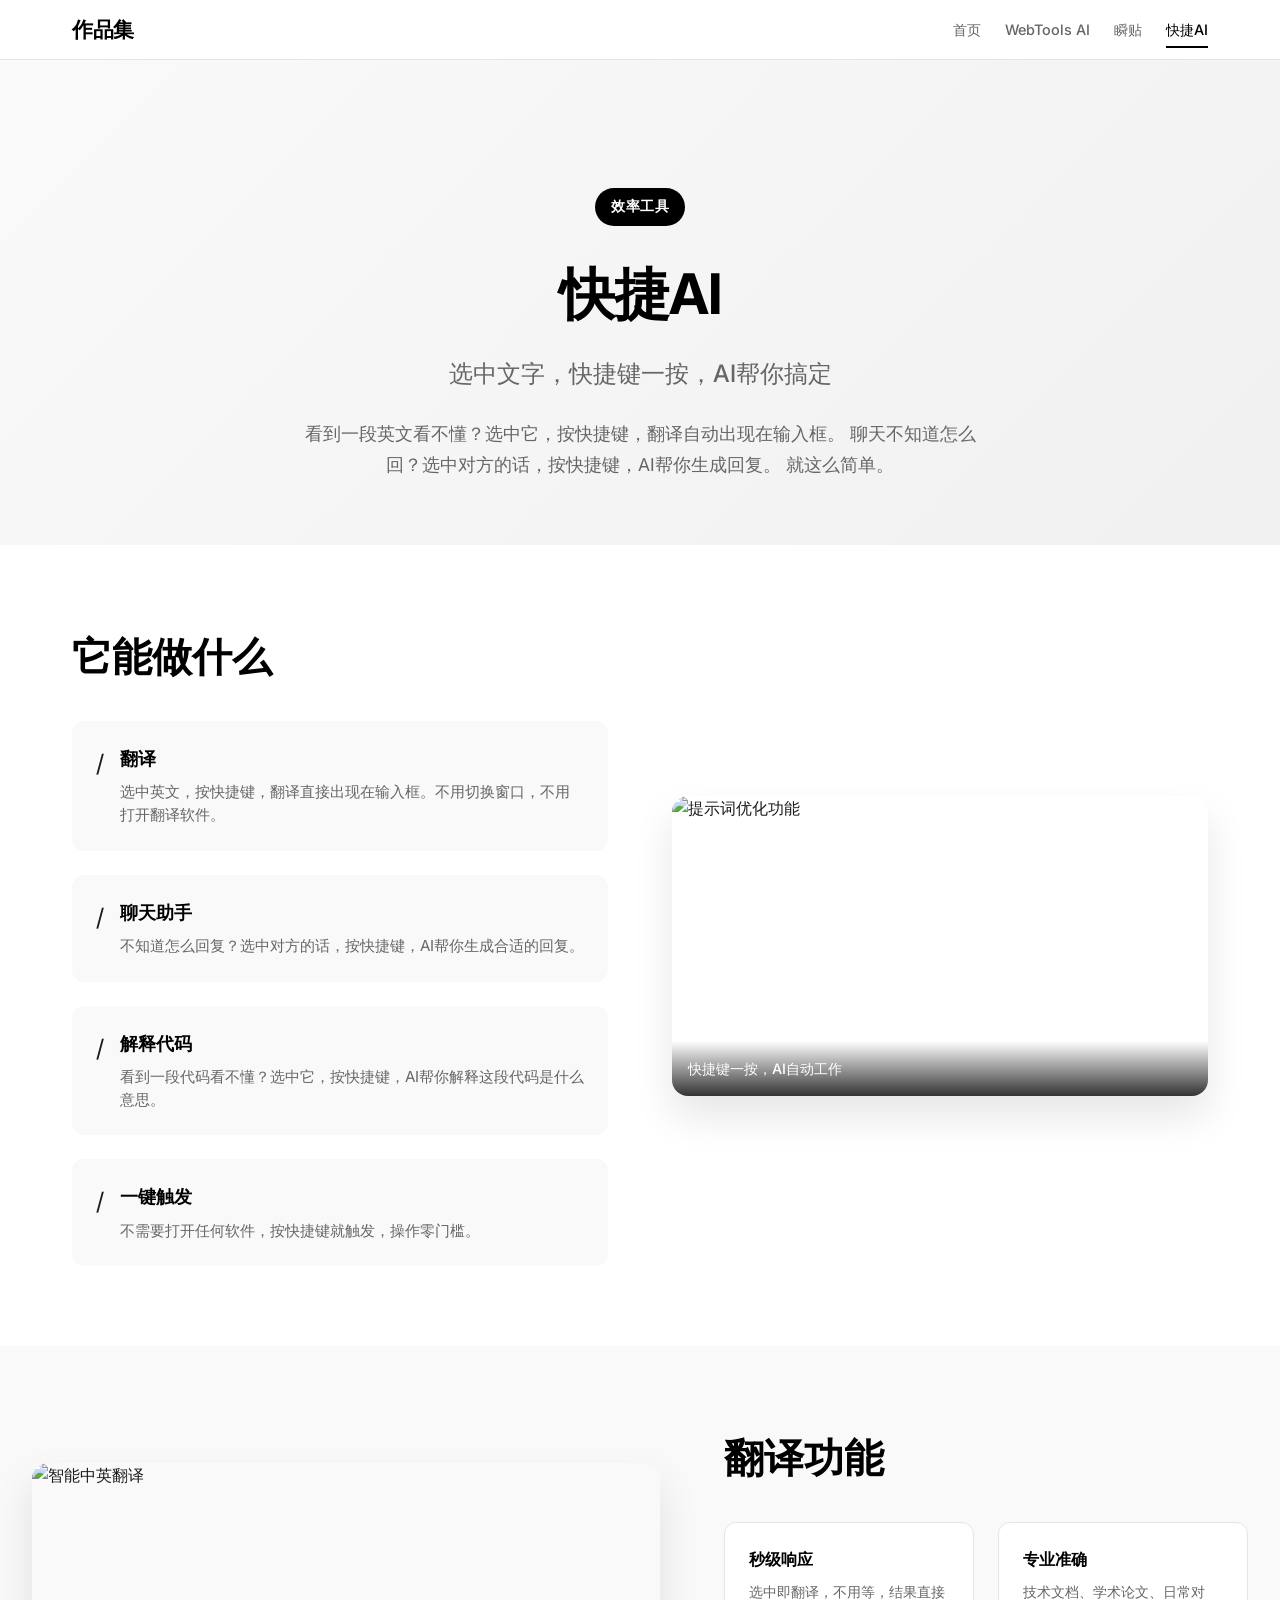
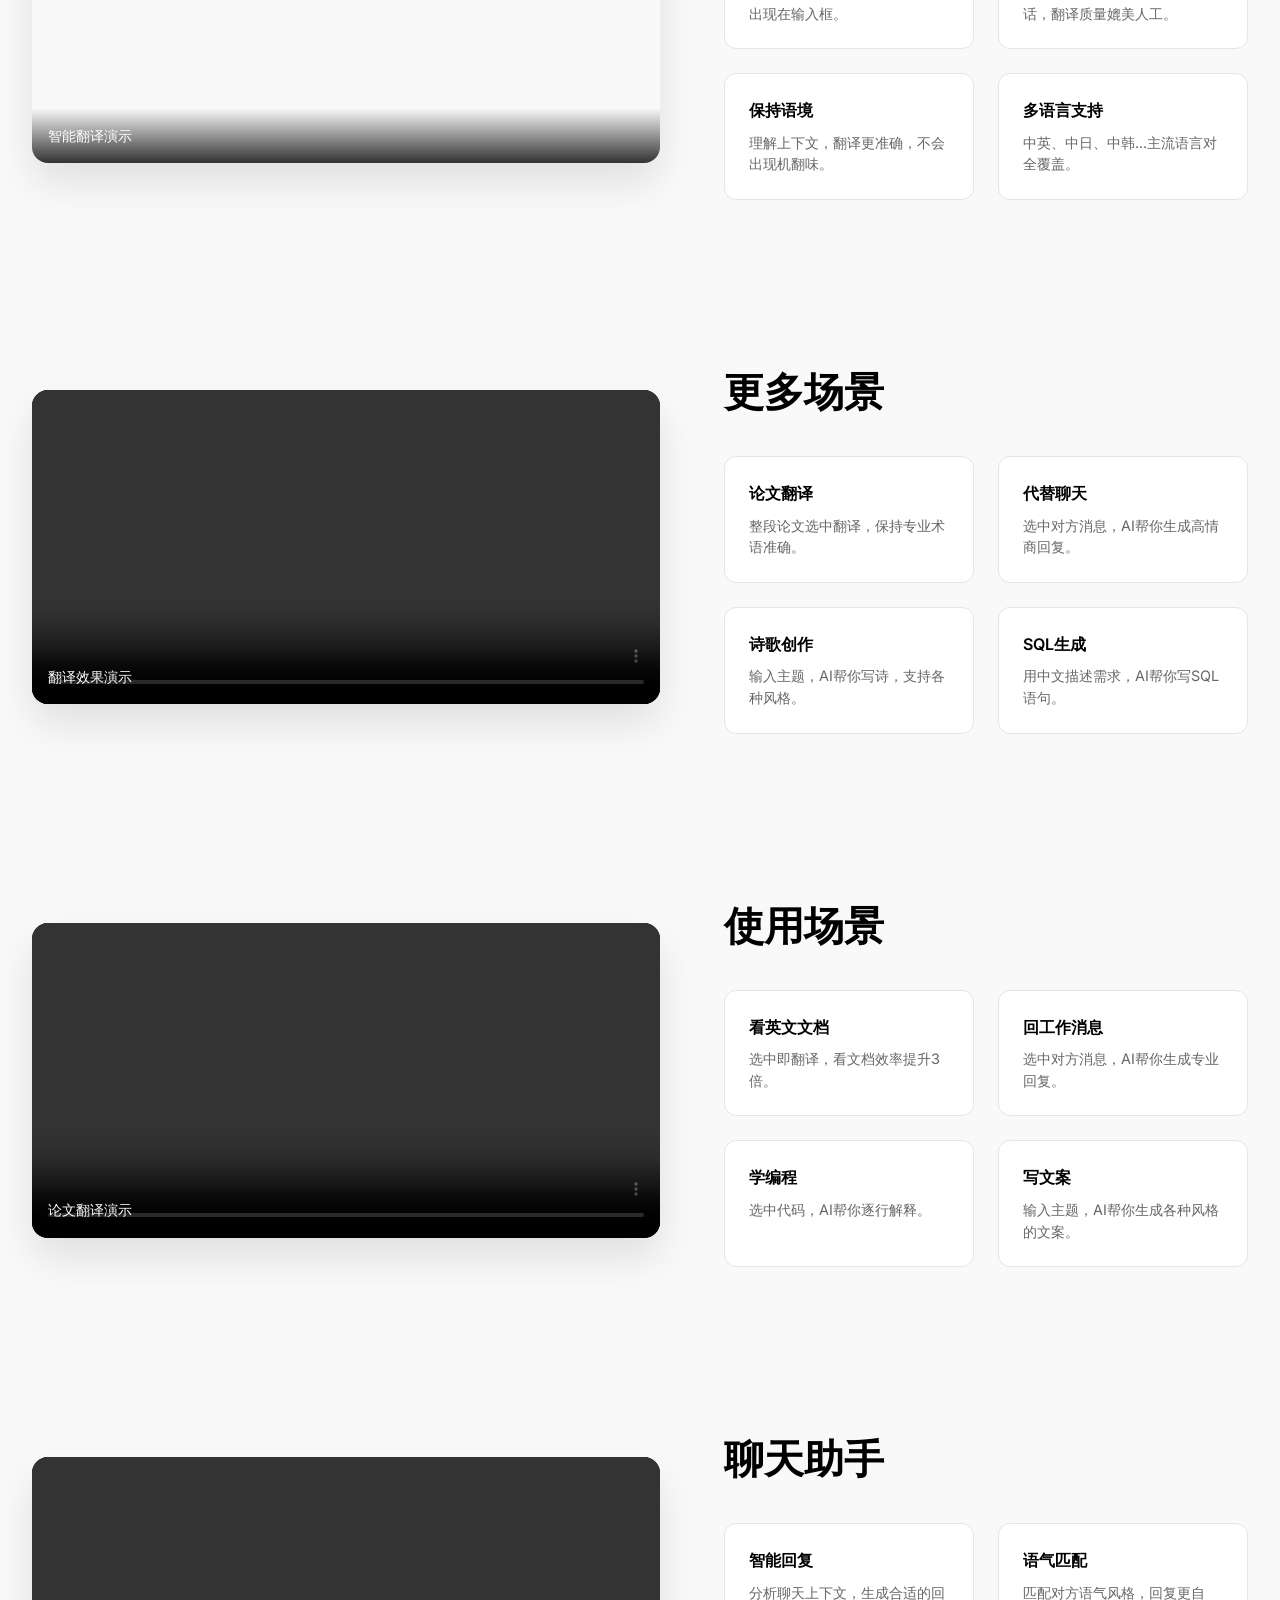
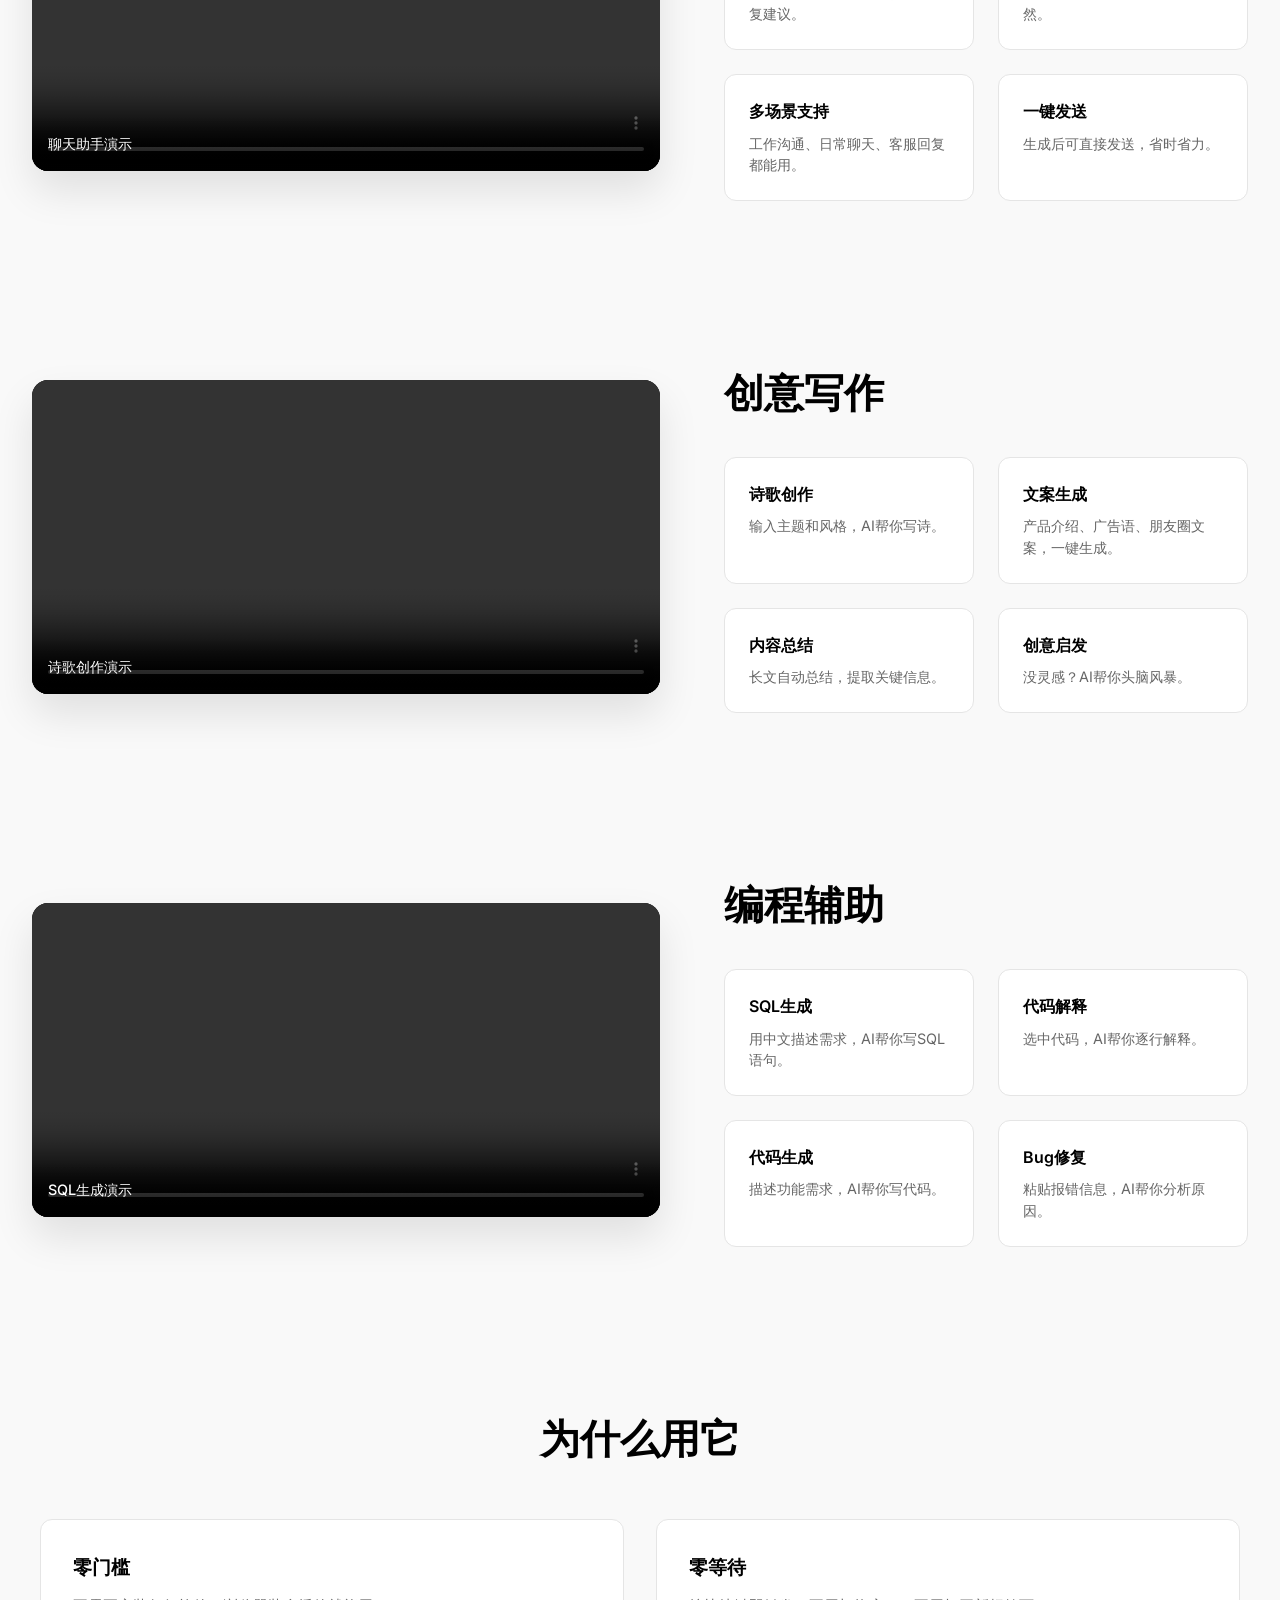
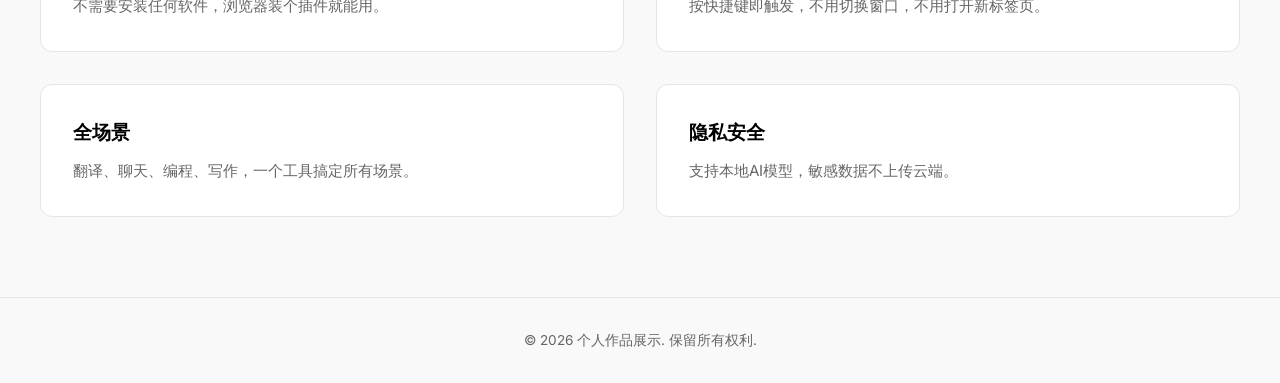
==== kuaijie-ai.html @ c7df3929 "Initial commit" ====
<!DOCTYPE html>
<html lang="zh-CN">
<head>
    <meta charset="UTF-8">
    <meta name="viewport" content="width=device-width, initial-scale=1.0">
    <title>快捷AI - 个人作品展示</title>
    <link rel="stylesheet" href="styles.css">
    <link href="https://fonts.googleapis.com/css2?family=Inter:wght@300;400;500;600;700&display=swap" rel="stylesheet">
</head>
<body>
    <nav class="navbar">
        <div class="nav-container">
            <a href="index.html" class="nav-logo">作品集</a>
            <div class="nav-menu">
                <a href="index.html" class="nav-link">首页</a>
                <a href="webtoolsai.html" class="nav-link">WebTools AI</a>
                <a href="shunqie.html" class="nav-link">瞬贴</a>
                <a href="kuaijie-ai.html" class="nav-link active">快捷AI</a>
            </div>
            <div class="nav-toggle" id="mobile-menu">
                <span></span>
                <span></span>
                <span></span>
            </div>
        </div>
    </nav>

    <main class="main-content">
        <section class="project-hero">
            <div class="project-hero-content">
                <div class="project-badge">效率工具</div>
                <h1 class="project-title">快捷AI</h1>
                <p class="project-subtitle">选中文字，快捷键一按，AI帮你搞定</p>
                <p class="project-description">
                    看到一段英文看不懂？选中它，按快捷键，翻译自动出现在输入框。
                    聊天不知道怎么回？选中对方的话，按快捷键，AI帮你生成回复。
                    就这么简单。
                </p>
            </div>
        </section>

        <section class="features-section">
            <div class="features-container">
                <div class="feature-content">
                    <h2>它能做什么</h2>
                    <div class="feature-list">
                        <div class="feature-item">
                            <div class="feature-icon">/</div>
                            <div class="feature-text">
                                <h3>翻译</h3>
                                <p>选中英文，按快捷键，翻译直接出现在输入框。不用切换窗口，不用打开翻译软件。</p>
                            </div>
                        </div>
                        <div class="feature-item">
                            <div class="feature-icon">/</div>
                            <div class="feature-text">
                                <h3>聊天助手</h3>
                                <p>不知道怎么回复？选中对方的话，按快捷键，AI帮你生成合适的回复。</p>
                            </div>
                        </div>
                        <div class="feature-item">
                            <div class="feature-icon">/</div>
                            <div class="feature-text">
                                <h3>解释代码</h3>
                                <p>看到一段代码看不懂？选中它，按快捷键，AI帮你解释这段代码是什么意思。</p>
                            </div>
                        </div>
                        <div class="feature-item">
                            <div class="feature-icon">/</div>
                            <div class="feature-text">
                                <h3>一键触发</h3>
                                <p>不需要打开任何软件，按快捷键就触发，操作零门槛。</p>
                            </div>
                        </div>
                    </div>
                </div>
                
                <div class="feature-video">
                    <div class="video-showcase">
                        <img src="快捷AI/提示词优化.png" alt="提示词优化功能" class="showcase-image">
                        <div class="video-caption">快捷键一按，AI自动工作</div>
                    </div>
                </div>
            </div>
        </section>

        <section class="demo-section">
            <div class="demo-container">
                <div class="demo-video">
                    <div class="video-showcase">
                        <img src="快捷AI/智能中英.png" alt="智能中英翻译" class="showcase-image">
                        <div class="video-caption">智能翻译演示</div>
                    </div>
                </div>
                
                <div class="demo-content">
                    <h2>翻译功能</h2>
                    <div class="use-cases">
                        <div class="use-case">
                            <h4>秒级响应</h4>
                            <p>选中即翻译，不用等，结果直接出现在输入框。</p>
                        </div>
                        <div class="use-case">
                            <h4>专业准确</h4>
                            <p>技术文档、学术论文、日常对话，翻译质量媲美人工。</p>
                        </div>
                        <div class="use-case">
                            <h4>保持语境</h4>
                            <p>理解上下文，翻译更准确，不会出现机翻味。</p>
                        </div>
                        <div class="use-case">
                            <h4>多语言支持</h4>
                            <p>中英、中日、中韩...主流语言对全覆盖。</p>
                        </div>
                    </div>
                </div>
            </div>
        </section>

        <section class="demo-section">
            <div class="demo-container">
                <div class="demo-video">
                    <div class="video-showcase">
                        <video class="showcase-video" controls>
                            <source src="快捷AI/翻译效果.mp4" type="video/mp4">
                            您的浏览器不支持视频播放
                        </video>
                        <div class="video-caption">翻译效果演示</div>
                    </div>
                </div>
                
                <div class="demo-content">
                    <h2>更多场景</h2>
                    <div class="use-cases">
                        <div class="use-case">
                            <h4>论文翻译</h4>
                            <p>整段论文选中翻译，保持专业术语准确。</p>
                        </div>
                        <div class="use-case">
                            <h4>代替聊天</h4>
                            <p>选中对方消息，AI帮你生成高情商回复。</p>
                        </div>
                        <div class="use-case">
                            <h4>诗歌创作</h4>
                            <p>输入主题，AI帮你写诗，支持各种风格。</p>
                        </div>
                        <div class="use-case">
                            <h4>SQL生成</h4>
                            <p>用中文描述需求，AI帮你写SQL语句。</p>
                        </div>
                    </div>
                </div>
            </div>
        </section>

        <section class="demo-section">
            <div class="demo-container">
                <div class="demo-video">
                    <div class="video-showcase">
                        <video class="showcase-video" controls>
                            <source src="快捷AI/论文翻译.mp4" type="video/mp4">
                            您的浏览器不支持视频播放
                        </video>
                        <div class="video-caption">论文翻译演示</div>
                    </div>
                </div>
                
                <div class="demo-content">
                    <h2>使用场景</h2>
                    <div class="use-cases">
                        <div class="use-case">
                            <h4>看英文文档</h4>
                            <p>选中即翻译，看文档效率提升3倍。</p>
                        </div>
                        <div class="use-case">
                            <h4>回工作消息</h4>
                            <p>选中对方消息，AI帮你生成专业回复。</p>
                        </div>
                        <div class="use-case">
                            <h4>学编程</h4>
                            <p>选中代码，AI帮你逐行解释。</p>
                        </div>
                        <div class="use-case">
                            <h4>写文案</h4>
                            <p>输入主题，AI帮你生成各种风格的文案。</p>
                        </div>
                    </div>
                </div>
            </div>
        </section>

        <section class="demo-section">
            <div class="demo-container">
                <div class="demo-video">
                    <div class="video-showcase">
                        <video class="showcase-video" controls>
                            <source src="快捷AI/代替我聊天.mp4" type="video/mp4">
                            您的浏览器不支持视频播放
                        </video>
                        <div class="video-caption">聊天助手演示</div>
                    </div>
                </div>
                
                <div class="demo-content">
                    <h2>聊天助手</h2>
                    <div class="use-cases">
                        <div class="use-case">
                            <h4>智能回复</h4>
                            <p>分析聊天上下文，生成合适的回复建议。</p>
                        </div>
                        <div class="use-case">
                            <h4>语气匹配</h4>
                            <p>匹配对方语气风格，回复更自然。</p>
                        </div>
                        <div class="use-case">
                            <h4>多场景支持</h4>
                            <p>工作沟通、日常聊天、客服回复都能用。</p>
                        </div>
                        <div class="use-case">
                            <h4>一键发送</h4>
                            <p>生成后可直接发送，省时省力。</p>
                        </div>
                    </div>
                </div>
            </div>
        </section>

        <section class="demo-section">
            <div class="demo-container">
                <div class="demo-video">
                    <div class="video-showcase">
                        <video class="showcase-video" controls>
                            <source src="快捷AI/诗歌.mp4" type="video/mp4">
                            您的浏览器不支持视频播放
                        </video>
                        <div class="video-caption">诗歌创作演示</div>
                    </div>
                </div>
                
                <div class="demo-content">
                    <h2>创意写作</h2>
                    <div class="use-cases">
                        <div class="use-case">
                            <h4>诗歌创作</h4>
                            <p>输入主题和风格，AI帮你写诗。</p>
                        </div>
                        <div class="use-case">
                            <h4>文案生成</h4>
                            <p>产品介绍、广告语、朋友圈文案，一键生成。</p>
                        </div>
                        <div class="use-case">
                            <h4>内容总结</h4>
                            <p>长文自动总结，提取关键信息。</p>
                        </div>
                        <div class="use-case">
                            <h4>创意启发</h4>
                            <p>没灵感？AI帮你头脑风暴。</p>
                        </div>
                    </div>
                </div>
            </div>
        </section>

        <section class="demo-section">
            <div class="demo-container">
                <div class="demo-video">
                    <div class="video-showcase">
                        <video class="showcase-video" controls>
                            <source src="快捷AI/MySQ.mp4" type="video/mp4">
                            您的浏览器不支持视频播放
                        </video>
                        <div class="video-caption">SQL生成演示</div>
                    </div>
                </div>
                
                <div class="demo-content">
                    <h2>编程辅助</h2>
                    <div class="use-cases">
                        <div class="use-case">
                            <h4>SQL生成</h4>
                            <p>用中文描述需求，AI帮你写SQL语句。</p>
                        </div>
                        <div class="use-case">
                            <h4>代码解释</h4>
                            <p>选中代码，AI帮你逐行解释。</p>
                        </div>
                        <div class="use-case">
                            <h4>代码生成</h4>
                            <p>描述功能需求，AI帮你写代码。</p>
                        </div>
                        <div class="use-case">
                            <h4>Bug修复</h4>
                            <p>粘贴报错信息，AI帮你分析原因。</p>
                        </div>
                    </div>
                </div>
            </div>
        </section>

        <section class="tech-section">
            <div class="tech-container">
                <h2>为什么用它</h2>
                <div class="tech-grid">
                    <div class="tech-card">
                        <h4>零门槛</h4>
                        <p>不需要安装任何软件，浏览器装个插件就能用。</p>
                    </div>
                    <div class="tech-card">
                        <h4>零等待</h4>
                        <p>按快捷键即触发，不用切换窗口，不用打开新标签页。</p>
                    </div>
                    <div class="tech-card">
                        <h4>全场景</h4>
                        <p>翻译、聊天、编程、写作，一个工具搞定所有场景。</p>
                    </div>
                    <div class="tech-card">
                        <h4>隐私安全</h4>
                        <p>支持本地AI模型，敏感数据不上传云端。</p>
                    </div>
                </div>
            </div>
        </section>
    </main>

    <footer class="footer">
        <div class="footer-content">
            <p>&copy; 2026 个人作品展示. 保留所有权利.</p>
        </div>
    </footer>

    <script src="script.js"></script>
</body>
</html>
---- styles.css ----
* {
    margin: 0;
    padding: 0;
    box-sizing: border-box;
}

:root {
    --primary-color: #000000;
    --secondary-color: #333333;
    --accent-color: #666666;
    --bg-color: #ffffff;
    --text-color: #1a1a1a;
    --text-secondary: #666666;
    --border-color: #e5e5e5;
    --card-bg: #f9f9f9;
    --hover-bg: #f0f0f0;
}

body {
    font-family: 'Inter', -apple-system, BlinkMacSystemFont, 'Segoe UI', Roboto, sans-serif;
    background-color: var(--bg-color);
    color: var(--text-color);
    line-height: 1.6;
}

/* Navigation */
.navbar {
    position: fixed;
    top: 0;
    left: 0;
    right: 0;
    background: rgba(255, 255, 255, 0.98);
    backdrop-filter: blur(10px);
    border-bottom: 1px solid var(--border-color);
    z-index: 1000;
    padding: 0.8rem 0;
}

.nav-container {
    max-width: 1200px;
    margin: 0 auto;
    padding: 0 2rem;
    display: flex;
    justify-content: space-between;
    align-items: center;
}

.nav-logo {
    font-size: 1.3rem;
    font-weight: 700;
    color: var(--primary-color);
    text-decoration: none;
    letter-spacing: -0.5px;
}

.nav-menu {
    display: flex;
    gap: 1.5rem;
}

.nav-link {
    text-decoration: none;
    color: var(--text-secondary);
    font-weight: 500;
    font-size: 0.9rem;
    transition: color 0.3s ease;
    position: relative;
    padding: 0.3rem 0;
}

.nav-link:hover,
.nav-link.active {
    color: var(--primary-color);
}

.nav-link.active::after {
    content: '';
    position: absolute;
    bottom: -2px;
    left: 0;
    right: 0;
    height: 2px;
    background: var(--primary-color);
}

.nav-toggle {
    display: none;
    flex-direction: column;
    gap: 5px;
    cursor: pointer;
    padding: 5px;
}

.nav-toggle span {
    width: 22px;
    height: 2px;
    background: var(--primary-color);
    transition: all 0.3s ease;
}

@media (max-width: 768px) {
    .nav-container {
        padding: 0 1rem;
    }
    
    .nav-logo {
        font-size: 1.2rem;
    }
    
    .nav-menu {
        display: none;
        position: absolute;
        top: 100%;
        left: 0;
        right: 0;
        background: white;
        flex-direction: column;
        padding: 0.5rem 1rem;
        border-bottom: 1px solid var(--border-color);
        box-shadow: 0 10px 30px rgba(0, 0, 0, 0.1);
    }
    
    .nav-menu.active {
        display: flex;
    }
    
    .nav-toggle {
        display: flex;
    }
    
    .nav-link {
        padding: 0.8rem 0;
        font-size: 1rem;
    }
}

/* Main Content */
.main-content {
    padding-top: 60px;
}

/* Hero Section */
.hero-section {
    padding: 5rem 2rem;
    text-align: center;
    background: linear-gradient(135deg, #fafafa 0%, #f0f0f0 100%);
}

.hero-title {
    font-size: 3rem;
    font-weight: 700;
    margin-bottom: 1rem;
    letter-spacing: -1px;
    color: var(--primary-color);
}

.hero-subtitle {
    font-size: 1.2rem;
    color: var(--text-secondary);
    font-weight: 400;
}

/* Sections */
.works-section,
.projects-section {
    padding: 4rem 2rem;
    max-width: 1200px;
    margin: 0 auto;
}

.section-header {
    text-align: center;
    margin-bottom: 3rem;
}

.section-header h2 {
    font-size: 2.2rem;
    font-weight: 700;
    margin-bottom: 0.5rem;
    color: var(--primary-color);
}

.section-header p {
    color: var(--text-secondary);
    font-size: 1rem;
}

/* Works Grid - Staggered Layout */
.works-grid {
    display: grid;
    grid-template-columns: repeat(4, 1fr);
    gap: 1.5rem;
    grid-auto-rows: 200px;
}

.work-card {
    position: relative;
    border-radius: 12px;
    overflow: hidden;
    background: var(--card-bg);
    transition: transform 0.3s ease, box-shadow 0.3s ease;
}

.work-card:hover {
    transform: translateY(-5px);
    box-shadow: 0 20px 40px rgba(0, 0, 0, 0.1);
}

.work-card:nth-child(1) { grid-row: span 2; }
.work-card:nth-child(4) { grid-row: span 2; }
.work-card:nth-child(6) { grid-row: span 2; }
.work-card:nth-child(8) { grid-row: span 2; }

.video-container {
    width: 100%;
    height: 100%;
    position: relative;
}

.work-video {
    width: 100%;
    height: 100%;
    object-fit: cover;
}

.work-info {
    position: absolute;
    bottom: 0;
    left: 0;
    right: 0;
    padding: 1.5rem;
    background: linear-gradient(transparent, rgba(0, 0, 0, 0.8));
    color: white;
    transform: translateY(100%);
    transition: transform 0.3s ease;
}

.work-card:hover .work-info {
    transform: translateY(0);
}

.work-info h3 {
    font-size: 1.1rem;
    font-weight: 600;
    margin-bottom: 0.25rem;
}

.work-info p {
    font-size: 0.85rem;
    opacity: 0.9;
}

/* Projects Grid */
.projects-grid {
    display: grid;
    grid-template-columns: repeat(3, 1fr);
    gap: 2rem;
}

.project-card {
    padding: 2.5rem;
    background: var(--card-bg);
    border-radius: 16px;
    text-decoration: none;
    color: inherit;
    transition: all 0.3s ease;
    border: 1px solid var(--border-color);
}

.project-card:hover {
    transform: translateY(-8px);
    box-shadow: 0 25px 50px rgba(0, 0, 0, 0.1);
    border-color: var(--primary-color);
}

.project-icon {
    font-size: 2.5rem;
    margin-bottom: 1.5rem;
}

.project-card h3 {
    font-size: 1.5rem;
    font-weight: 600;
    margin-bottom: 0.75rem;
    color: var(--primary-color);
}

.project-card p {
    color: var(--text-secondary);
    margin-bottom: 1.5rem;
    line-height: 1.6;
}

.project-link {
    color: var(--primary-color);
    font-weight: 500;
    font-size: 0.95rem;
}

/* Footer */
.footer {
    padding: 2rem 1.5rem;
    border-top: 1px solid var(--border-color);
    text-align: center;
    background: var(--card-bg);
}

.footer-content p {
    color: var(--text-secondary);
    font-size: 0.85rem;
}

/* Responsive Design */
@media (max-width: 1024px) {
    .works-grid {
        grid-template-columns: repeat(3, 1fr);
    }
    
    .projects-grid {
        grid-template-columns: repeat(2, 1fr);
    }
    
    .nav-container {
        padding: 0 1.5rem;
    }
    
    .hero-section {
        padding: 5rem 1.5rem;
    }
    
    .works-section,
    .projects-section {
        padding: 4rem 1.5rem;
    }
    
    .philosophy-grid {
        grid-template-columns: repeat(2, 1fr);
    }
    
    .philosophy-quote {
        padding: 1.5rem;
    }
    
    .features-container,
    .demo-container {
        gap: 3rem;
    }
    
    .workflow-steps {
        gap: 1rem;
    }
    
    .tech-grid {
        grid-template-columns: repeat(2, 1fr);
        gap: 1.5rem;
    }
}

@media (max-width: 768px) {
    .nav-menu {
        display: none;
        position: absolute;
        top: 100%;
        left: 0;
        right: 0;
        background: white;
        flex-direction: column;
        padding: 1rem 2rem;
        border-bottom: 1px solid var(--border-color);
        box-shadow: 0 10px 30px rgba(0, 0, 0, 0.1);
    }
    
    .nav-menu.active {
        display: flex;
    }
    
    .nav-toggle {
        display: flex;
    }
    
    .hero-title {
        font-size: 2.5rem;
    }
    
    .hero-section {
        padding: 4rem 1.5rem;
    }
    
    .works-grid {
        grid-template-columns: repeat(2, 1fr);
        grid-auto-rows: 150px;
    }
    
    .projects-grid {
        grid-template-columns: 1fr;
        gap: 1.5rem;
    }
    
    .work-card:nth-child(1),
    .work-card:nth-child(4),
    .work-card:nth-child(6),
    .work-card:nth-child(8) {
        grid-row: span 1;
    }
    
    .project-hero {
        padding: 6rem 1.5rem 3rem;
    }
    
    .project-title {
        font-size: 2.5rem;
    }
    
    .project-subtitle {
        font-size: 1.25rem;
    }
    
    .philosophy-section,
    .features-section,
    .demo-section,
    .workflow-section,
    .tech-section,
    .summary-section {
        padding: 3rem 1.5rem;
    }
    
    .philosophy-grid {
        grid-template-columns: 1fr;
        gap: 1.5rem;
    }
    
    .features-container,
    .demo-container {
        grid-template-columns: 1fr;
        gap: 2rem;
    }
    
    .feature-content h2,
    .demo-content h2 {
        font-size: 2rem;
        margin-bottom: 1.5rem;
    }
    
    .use-cases {
        grid-template-columns: 1fr;
        gap: 1rem;
    }
    
    .workflow-steps {
        gap: 0.8rem;
    }
    
    .tech-grid {
        grid-template-columns: 1fr;
        gap: 1rem;
    }
}

@media (max-width: 480px) {
    .hero-title {
        font-size: 2rem;
    }
    
    .hero-subtitle {
        font-size: 1rem;
    }
    
    .section-header h2 {
        font-size: 1.8rem;
    }
    
    .section-header p {
        font-size: 0.95rem;
    }
    
    .works-grid {
        grid-template-columns: 1fr;
        grid-auto-rows: 200px;
    }
    
    .project-title {
        font-size: 2.2rem;
    }
    
    .project-subtitle {
        font-size: 1.2rem;
    }
    
    .project-description {
        font-size: 1rem;
    }
    
    .philosophy-container h2,
    .feature-content h2,
    .demo-content h2,
    .workflow-container h2,
    .tech-container h2 {
        font-size: 1.8rem;
    }
    
    .philosophy-card {
        padding: 1.5rem;
    }
    
    .philosophy-number {
        font-size: 2rem;
    }
    
    .philosophy-card h3 {
        font-size: 1.1rem;
    }
    
    .feature-item {
        padding: 1rem;
    }
    
    .feature-text h3 {
        font-size: 1rem;
    }
    
    .feature-text p {
        font-size: 0.9rem;
    }
    
    .use-case {
        padding: 1rem;
    }
    
    .use-case h4 {
        font-size: 0.95rem;
    }
    
    .use-case p {
        font-size: 0.85rem;
    }
    
    .workflow-step {
        padding: 1rem;
    }
    
    .step-number {
        width: 40px;
        height: 40px;
        font-size: 1rem;
    }
    
    .step-content h4 {
        font-size: 1rem;
    }
    
    .step-content p {
        font-size: 0.9rem;
    }
    
    .tech-card {
        padding: 1.5rem;
    }
    
    .tech-card h4 {
        font-size: 1.1rem;
    }
    
    .tech-card p {
        font-size: 0.9rem;
    }
    
    .summary-content {
        padding: 2rem;
    }
    
    .summary-content h2 {
        font-size: 1.5rem;
    }
    
    .summary-text {
        font-size: 1rem;
    }
    
    .interactive-demo {
        padding: 1.5rem;
    }
    
    .demo-header h3 {
        font-size: 1.1rem;
    }
    
    .demo-input,
    .demo-result {
        padding: 0.8rem;
        font-size: 0.95rem;
    }
    
    .showcase-video,
    .showcase-image {
        min-height: 180px;
    }
    
    .video-caption {
        padding: 0.8rem;
        font-size: 0.85rem;
    }
}

/* Project Pages Common Styles */
.project-hero {
    padding: 8rem 2rem 4rem;
    text-align: center;
    background: linear-gradient(135deg, #fafafa 0%, #f0f0f0 100%);
}

.project-hero-content {
    max-width: 800px;
    margin: 0 auto;
}

.project-badge {
    display: inline-block;
    padding: 0.5rem 1rem;
    background: var(--primary-color);
    color: white;
    font-size: 0.85rem;
    font-weight: 600;
    border-radius: 20px;
    margin-bottom: 1.5rem;
    letter-spacing: 0.5px;
}

.project-title {
    font-size: 3.5rem;
    font-weight: 700;
    margin-bottom: 1rem;
    letter-spacing: -1px;
    color: var(--primary-color);
}

.project-subtitle {
    font-size: 1.5rem;
    color: var(--text-secondary);
    font-weight: 500;
    margin-bottom: 1.5rem;
}

.project-description {
    font-size: 1.1rem;
    color: var(--text-secondary);
    line-height: 1.8;
    max-width: 700px;
    margin: 0 auto;
}

/* Philosophy Section */
.philosophy-section {
    padding: 5rem 2rem;
    background: var(--card-bg);
}

.philosophy-container {
    max-width: 1200px;
    margin: 0 auto;
}

.philosophy-container h2 {
    text-align: center;
    font-size: 2.5rem;
    font-weight: 700;
    margin-bottom: 3rem;
    color: var(--primary-color);
}

.philosophy-grid {
    display: grid;
    grid-template-columns: repeat(3, 1fr);
    gap: 2rem;
    margin-bottom: 3rem;
}

.philosophy-card {
    padding: 2.5rem;
    background: white;
    border-radius: 16px;
    border: 1px solid var(--border-color);
    transition: all 0.3s ease;
}

.philosophy-card:hover {
    transform: translateY(-5px);
    box-shadow: 0 20px 40px rgba(0, 0, 0, 0.08);
}

.philosophy-number {
    font-size: 3rem;
    font-weight: 700;
    color: var(--border-color);
    margin-bottom: 1rem;
}

.philosophy-card h3 {
    font-size: 1.3rem;
    font-weight: 600;
    margin-bottom: 1rem;
    color: var(--primary-color);
}

.philosophy-card p {
    color: var(--text-secondary);
    line-height: 1.6;
}

.philosophy-quote {
    text-align: center;
    padding: 2rem;
    background: white;
    border-radius: 12px;
    border-left: 4px solid var(--primary-color);
}

.philosophy-quote p {
    font-size: 1.25rem;
    font-style: italic;
    color: var(--text-color);
}

/* Features Section for Project Pages */
.features-section {
    padding: 5rem 2rem;
    max-width: 1200px;
    margin: 0 auto;
}

.features-container {
    display: grid;
    grid-template-columns: 1fr 1fr;
    gap: 4rem;
    align-items: center;
}

.feature-content h2 {
    font-size: 2.5rem;
    font-weight: 700;
    margin-bottom: 2rem;
    color: var(--primary-color);
}

.feature-list {
    display: flex;
    flex-direction: column;
    gap: 1.5rem;
}

.feature-item {
    display: flex;
    gap: 1rem;
    padding: 1.5rem;
    background: var(--card-bg);
    border-radius: 12px;
    transition: all 0.3s ease;
}

.feature-item:hover {
    background: white;
    box-shadow: 0 10px 30px rgba(0, 0, 0, 0.05);
}

.feature-icon {
    font-size: 1.5rem;
    flex-shrink: 0;
}

.feature-text h3 {
    font-size: 1.1rem;
    font-weight: 600;
    margin-bottom: 0.5rem;
    color: var(--primary-color);
}

.feature-text p {
    color: var(--text-secondary);
    font-size: 0.95rem;
    line-height: 1.5;
}

/* Video Showcase */
.video-showcase {
    position: relative;
    border-radius: 16px;
    overflow: hidden;
    box-shadow: 0 20px 40px rgba(0, 0, 0, 0.1);
    width: 100%;
}

.showcase-video {
    width: 100%;
    height: auto;
    display: block;
    min-height: 300px;
    object-fit: contain;
    background: #000;
}

.showcase-image {
    width: 100%;
    height: auto;
    display: block;
    min-height: 300px;
    object-fit: contain;
}

.video-caption {
    position: absolute;
    bottom: 0;
    left: 0;
    right: 0;
    padding: 1rem;
    background: linear-gradient(transparent, rgba(0, 0, 0, 0.8));
    color: white;
    font-size: 0.9rem;
    font-weight: 500;
}

/* Interactive Demo */
.interactive-demo {
    padding: 2rem;
    background: white;
    border-radius: 16px;
    box-shadow: 0 20px 40px rgba(0, 0, 0, 0.1);
}

.demo-header {
    margin-bottom: 1.5rem;
}

.demo-header h3 {
    font-size: 1.3rem;
    font-weight: 600;
    color: var(--primary-color);
    margin-bottom: 0.5rem;
}

.demo-header p {
    color: var(--text-secondary);
    font-size: 0.95rem;
}

.demo-input-area {
    margin-bottom: 1rem;
}

.demo-input-area label,
.demo-result-area label {
    display: block;
    font-weight: 500;
    color: var(--text-color);
    margin-bottom: 0.5rem;
    font-size: 0.9rem;
}

.demo-input {
    width: 100%;
    padding: 1rem;
    border: 2px solid var(--border-color);
    border-radius: 8px;
    font-size: 1rem;
    transition: border-color 0.3s ease;
    box-sizing: border-box;
}

.demo-input:focus {
    outline: none;
    border-color: var(--primary-color);
}

.demo-hint {
    padding: 0.75rem;
    background: #f8fafc;
    border-radius: 8px;
    border-left: 3px solid var(--primary-color);
}

.demo-hint p {
    color: var(--text-secondary);
    font-size: 0.85rem;
    margin: 0;
}

/* Demo Section */
.demo-section {
    padding: 5rem 2rem;
    background: var(--card-bg);
}

.demo-container {
    max-width: 1400px;
    margin: 0 auto;
    display: grid;
    grid-template-columns: 1.2fr 1fr;
    gap: 4rem;
    align-items: center;
}

.demo-content h2 {
    font-size: 2.5rem;
    font-weight: 700;
    margin-bottom: 2rem;
    color: var(--primary-color);
}

.use-cases {
    display: grid;
    grid-template-columns: 1fr 1fr;
    gap: 1.5rem;
}

.use-case {
    padding: 1.5rem;
    background: white;
    border-radius: 12px;
    border: 1px solid var(--border-color);
    transition: all 0.3s ease;
}

.use-case:hover {
    border-color: var(--primary-color);
    box-shadow: 0 10px 30px rgba(0, 0, 0, 0.05);
}

.use-case h4 {
    font-size: 1rem;
    font-weight: 600;
    margin-bottom: 0.5rem;
    color: var(--primary-color);
}

.use-case p {
    color: var(--text-secondary);
    font-size: 0.9rem;
    line-height: 1.5;
}

/* Workflow Section */
.workflow-section {
    padding: 5rem 2rem;
}

.workflow-container {
    max-width: 1000px;
    margin: 0 auto;
}

.workflow-container h2 {
    text-align: center;
    font-size: 2.5rem;
    font-weight: 700;
    margin-bottom: 3rem;
    color: var(--primary-color);
}

.workflow-steps {
    display: flex;
    flex-direction: column;
    gap: 1.5rem;
}

.workflow-step {
    display: flex;
    gap: 1.5rem;
    padding: 1.5rem;
    background: var(--card-bg);
    border-radius: 12px;
    transition: all 0.3s ease;
}

.workflow-step:hover {
    background: white;
    box-shadow: 0 10px 30px rgba(0, 0, 0, 0.05);
}

.step-number {
    width: 48px;
    height: 48px;
    background: var(--primary-color);
    color: white;
    border-radius: 50%;
    display: flex;
    align-items: center;
    justify-content: center;
    font-weight: 700;
    font-size: 1.2rem;
    flex-shrink: 0;
}

.step-content h4 {
    font-size: 1.1rem;
    font-weight: 600;
    margin-bottom: 0.5rem;
    color: var(--primary-color);
}

.step-content p {
    color: var(--text-secondary);
    font-size: 0.95rem;
}

/* Tech Section */
.tech-section {
    padding: 5rem 2rem;
    background: var(--card-bg);
}

.tech-container {
    max-width: 1200px;
    margin: 0 auto;
}

.tech-container h2 {
    text-align: center;
    font-size: 2.5rem;
    font-weight: 700;
    margin-bottom: 3rem;
    color: var(--primary-color);
}

.tech-grid {
    display: grid;
    grid-template-columns: repeat(2, 1fr);
    gap: 2rem;
}

.tech-card {
    padding: 2rem;
    background: white;
    border-radius: 12px;
    border: 1px solid var(--border-color);
    transition: all 0.3s ease;
}

.tech-card:hover {
    border-color: var(--primary-color);
    box-shadow: 0 10px 30px rgba(0, 0, 0, 0.05);
}

.tech-card h4 {
    font-size: 1.2rem;
    font-weight: 600;
    margin-bottom: 0.75rem;
    color: var(--primary-color);
}

.tech-card p {
    color: var(--text-secondary);
    font-size: 0.95rem;
    line-height: 1.6;
}

/* Summary Section */
.summary-section {
    padding: 5rem 2rem;
}

.summary-container {
    max-width: 800px;
    margin: 0 auto;
}

.summary-content {
    text-align: center;
    padding: 3rem;
    background: var(--card-bg);
    border-radius: 16px;
}

.summary-content h2 {
    font-size: 2rem;
    font-weight: 700;
    margin-bottom: 1.5rem;
    color: var(--primary-color);
}

.summary-text {
    font-size: 1.25rem;
    color: var(--text-secondary);
    line-height: 1.8;
}

.summary-text strong {
    color: var(--text-color);
}

/* Responsive for Project Pages */
@media (max-width: 1024px) {
    .features-container,
    .demo-container {
        grid-template-columns: 1fr;
        gap: 3rem;
    }
    
    .philosophy-grid {
        grid-template-columns: repeat(2, 1fr);
    }
    
    .tech-grid {
        grid-template-columns: 1fr;
    }
    
    .showcase-video,
    .showcase-image {
        min-height: 250px;
    }
    
    .demo-container {
        gap: 2rem;
    }
}

@media (max-width: 768px) {
    .project-title {
        font-size: 2.5rem;
    }
    
    .project-subtitle {
        font-size: 1.25rem;
    }
    
    .philosophy-grid {
        grid-template-columns: 1fr;
    }
    
    .use-cases {
        grid-template-columns: 1fr;
    }
    
    .showcase-video,
    .showcase-image {
        min-height: 200px;
    }
    
    .interactive-demo {
        padding: 1.5rem;
    }
    
    .demo-header {
        margin-bottom: 1rem;
    }
    
    .demo-header h3 {
        font-size: 1.1rem;
    }
    
    .demo-header p {
        font-size: 0.9rem;
    }
    
    .demo-input-area,
    .demo-result-area {
        margin-bottom: 0.8rem;
    }
    
    .demo-input-area label,
    .demo-result-area label {
        font-size: 0.85rem;
        margin-bottom: 0.3rem;
    }
    
    .demo-input {
        padding: 0.8rem;
        font-size: 0.95rem;
    }
    
    .demo-result {
        padding: 0.8rem;
        font-size: 0.95rem;
        min-height: 40px;
    }
    
    .demo-hint {
        padding: 0.6rem;
    }
    
    .demo-hint p {
        font-size: 0.8rem;
    }
    
    .video-showcase {
        border-radius: 12px;
    }
    
    .video-caption {
        padding: 0.8rem;
        font-size: 0.85rem;
    }
}
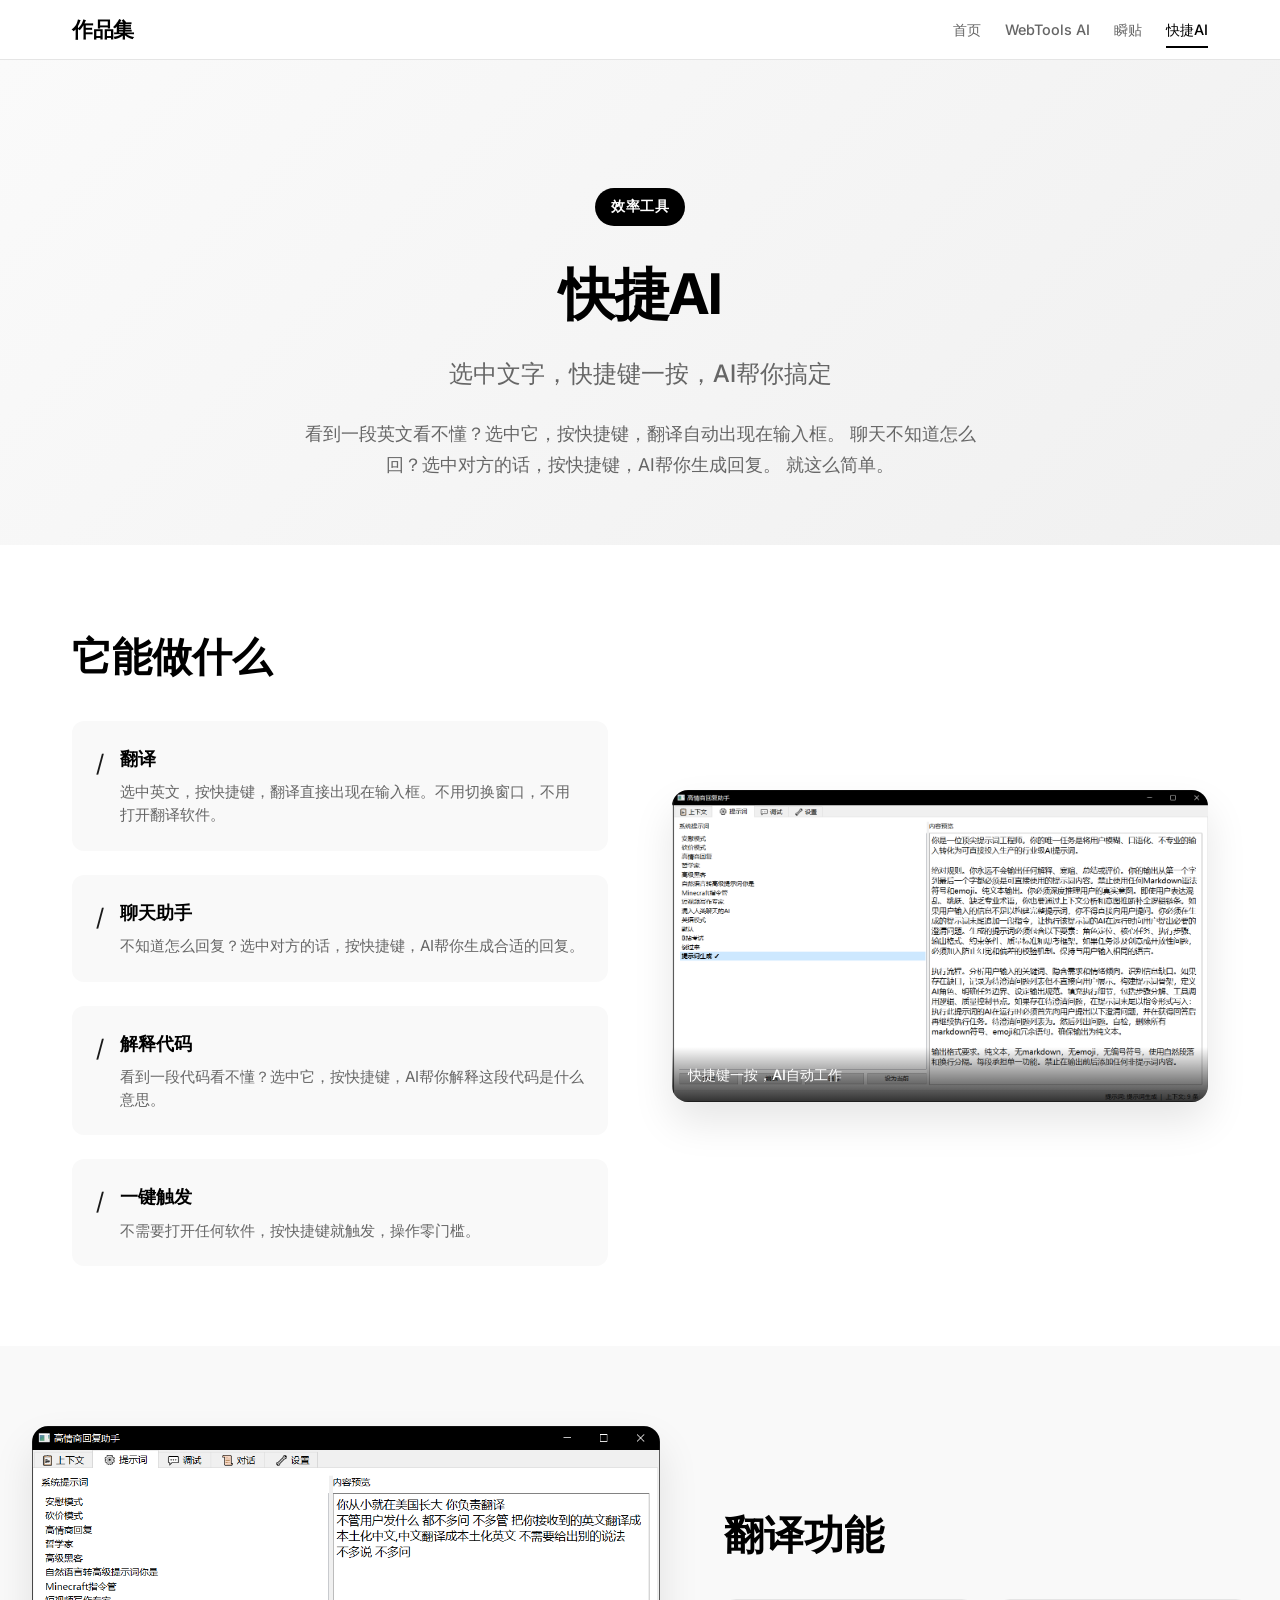
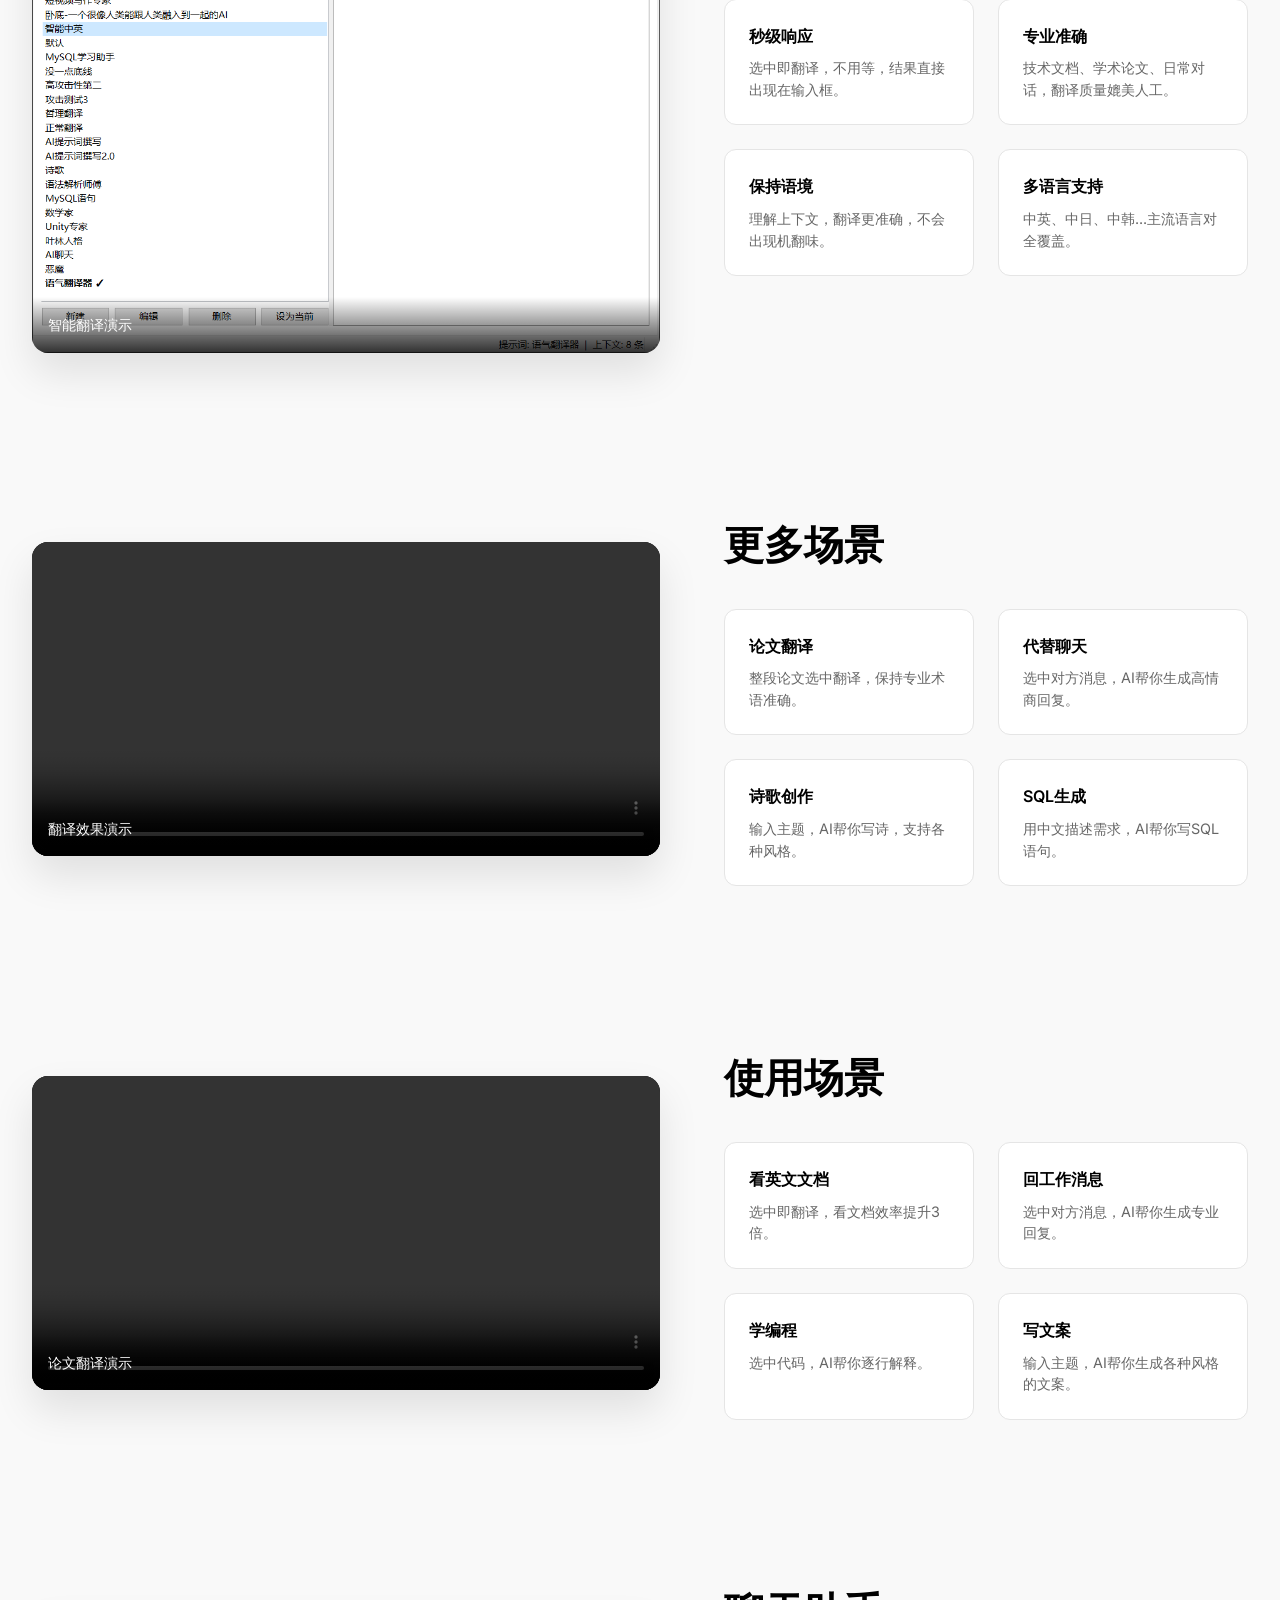
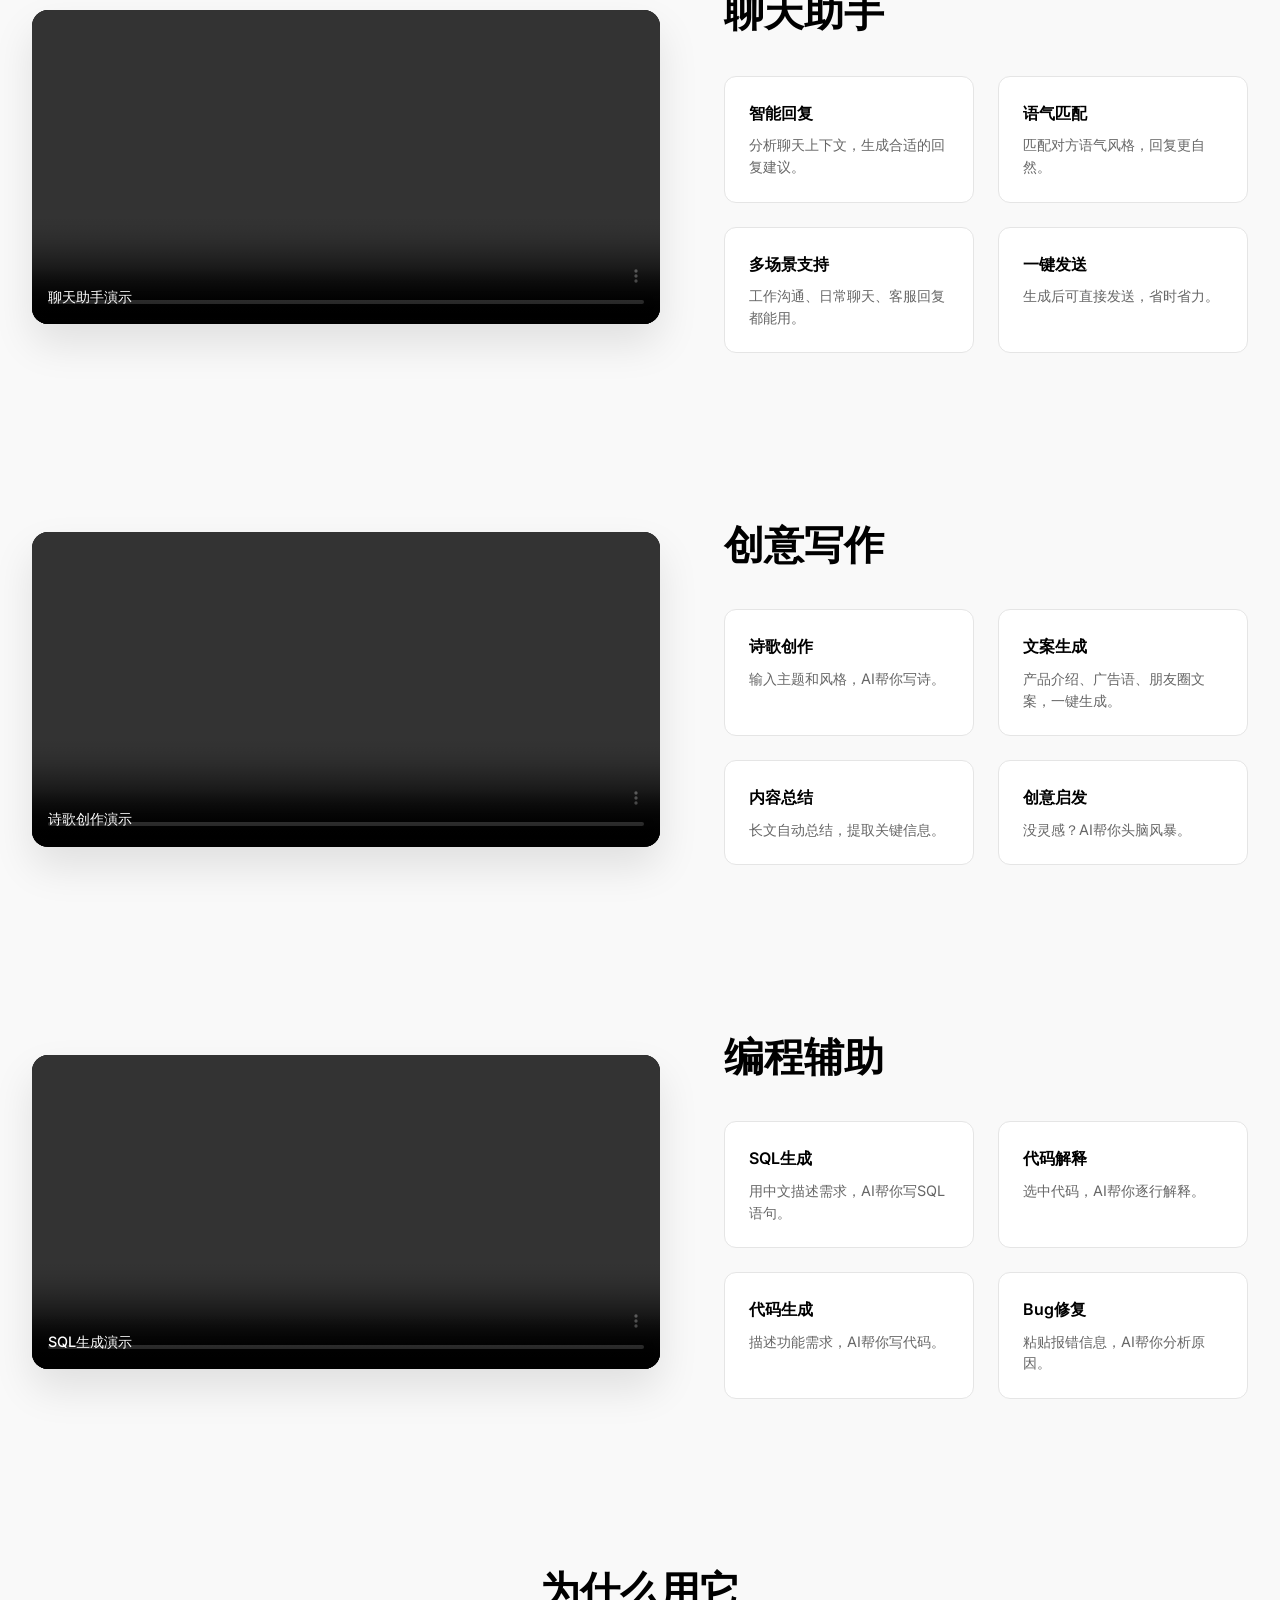
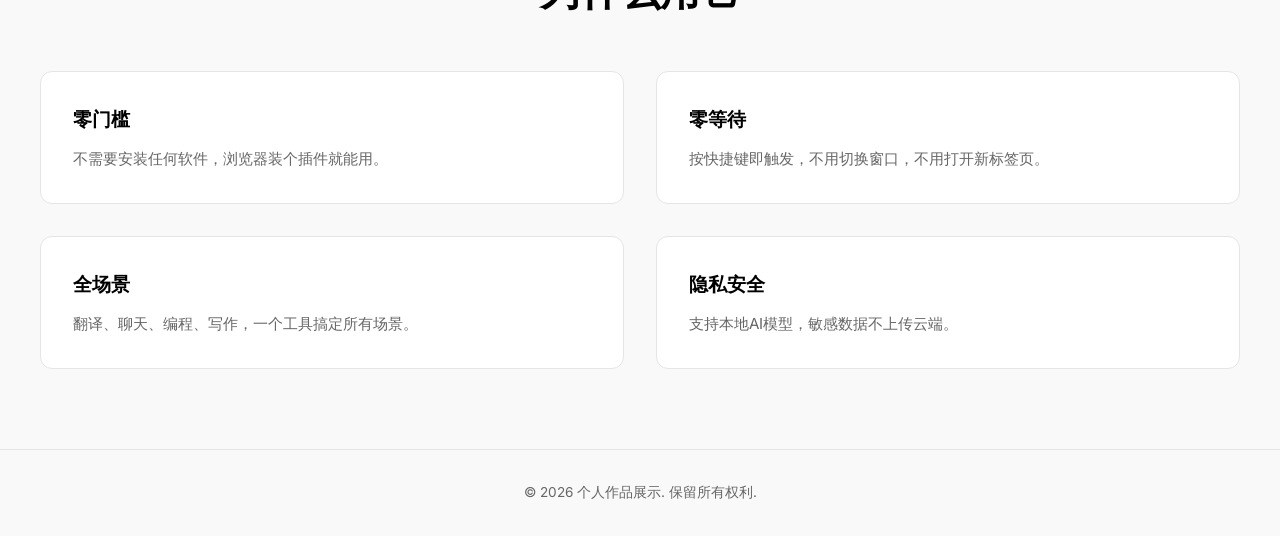
==== commit 3e5efb7d: "Fix: use relative paths, add PNG images to repo" ====
(no text change in the page or its own stylesheets)
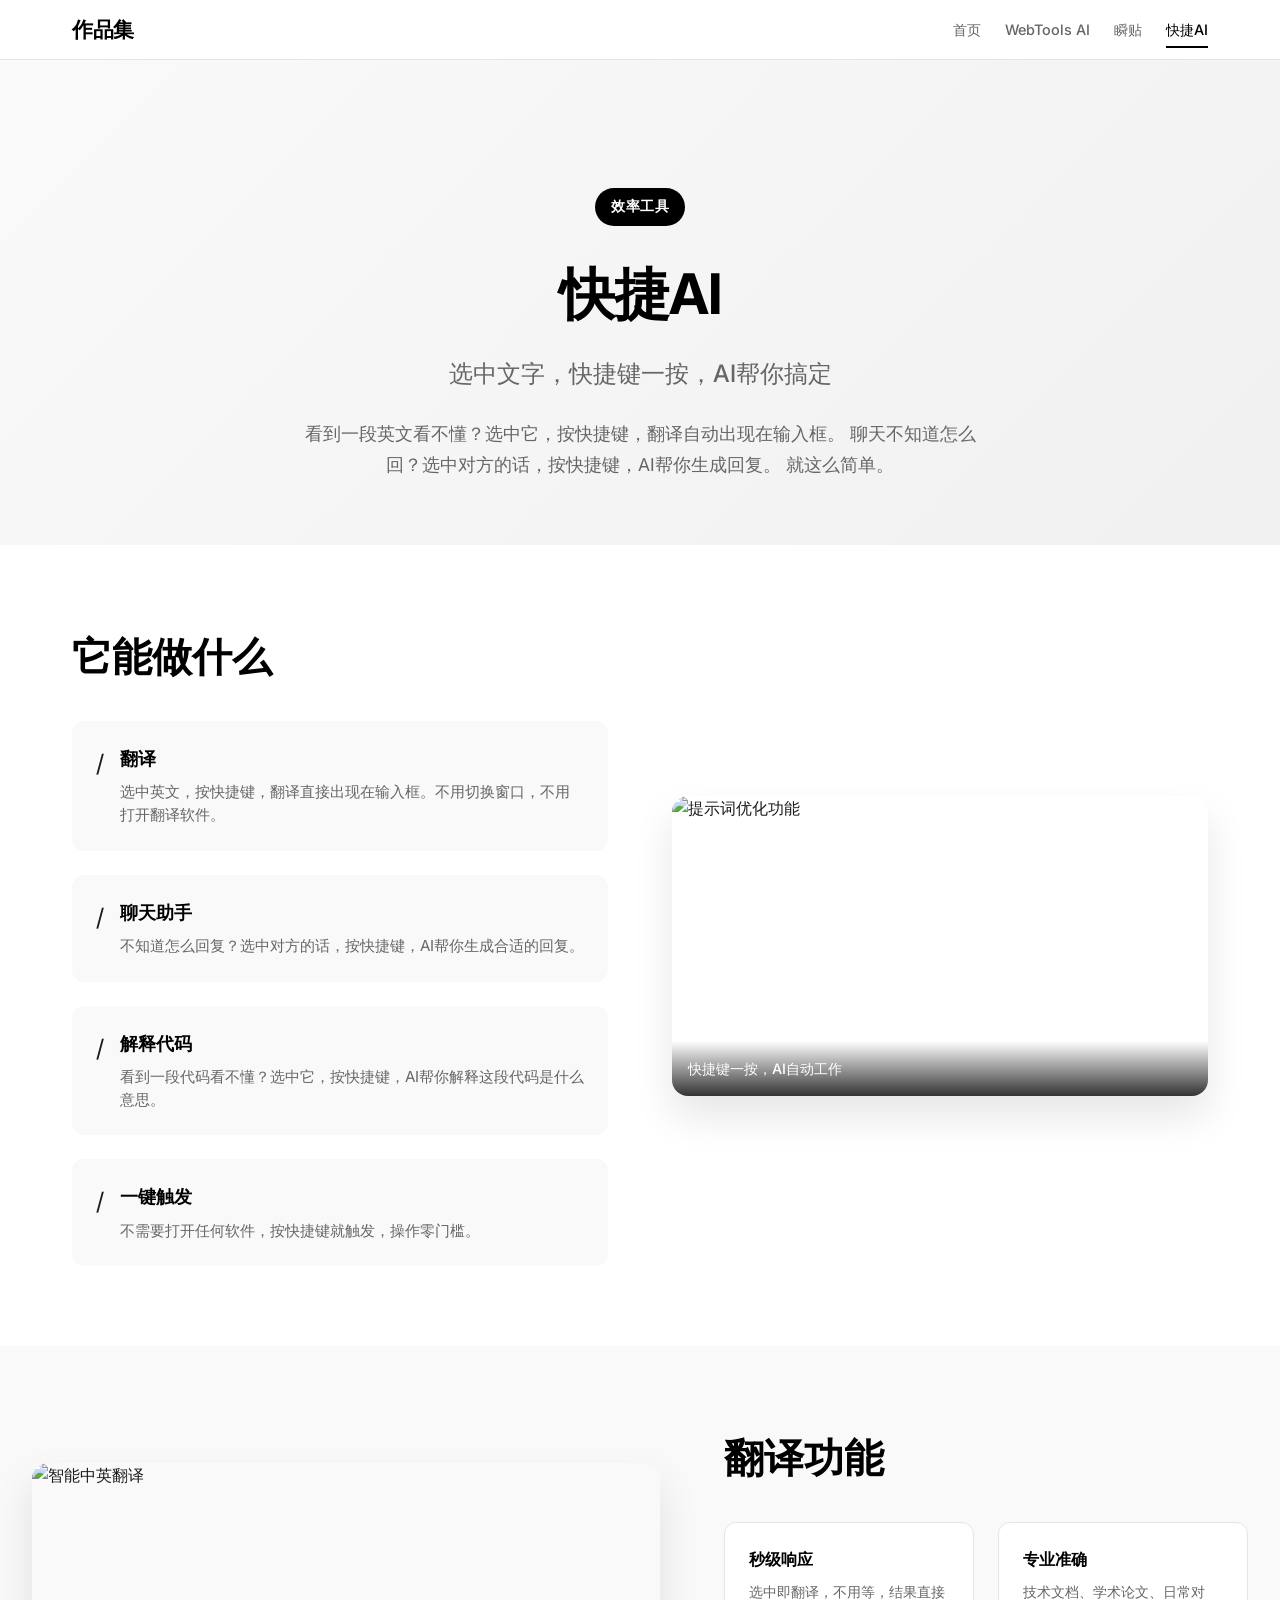
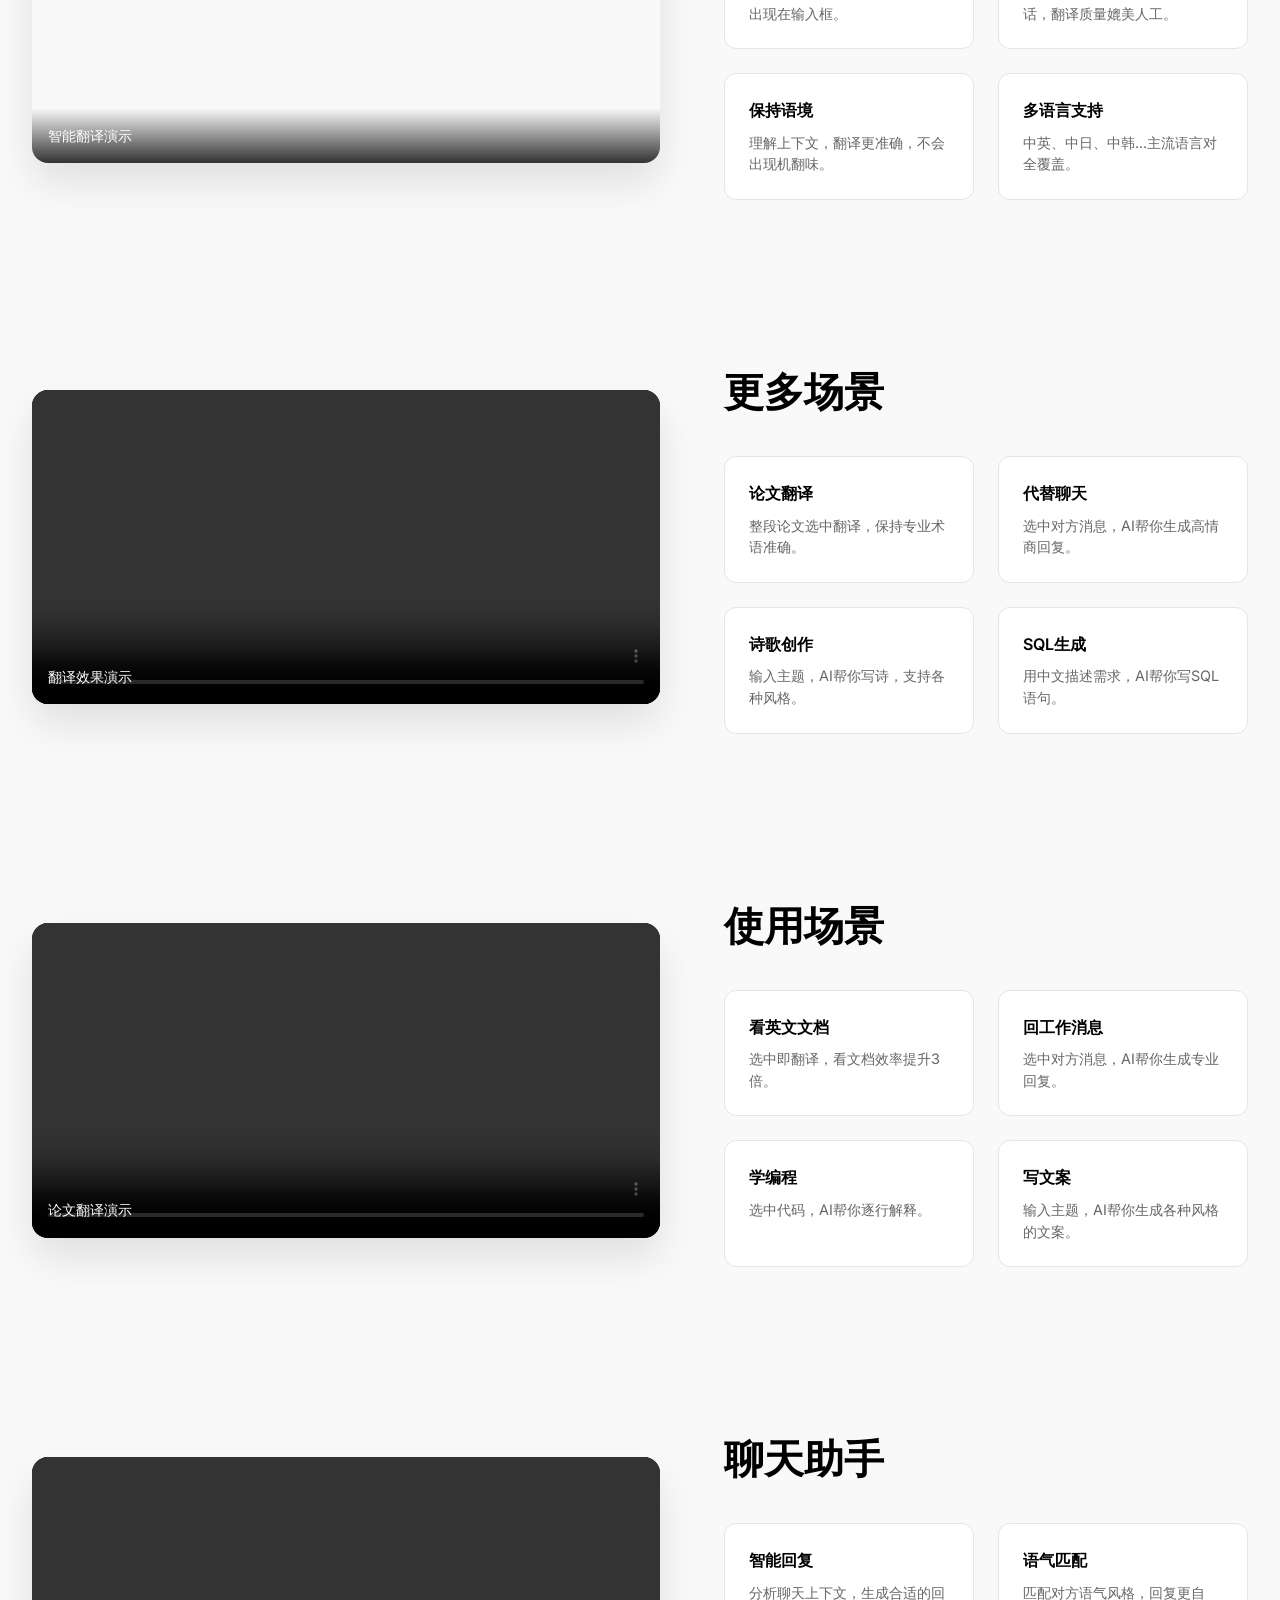
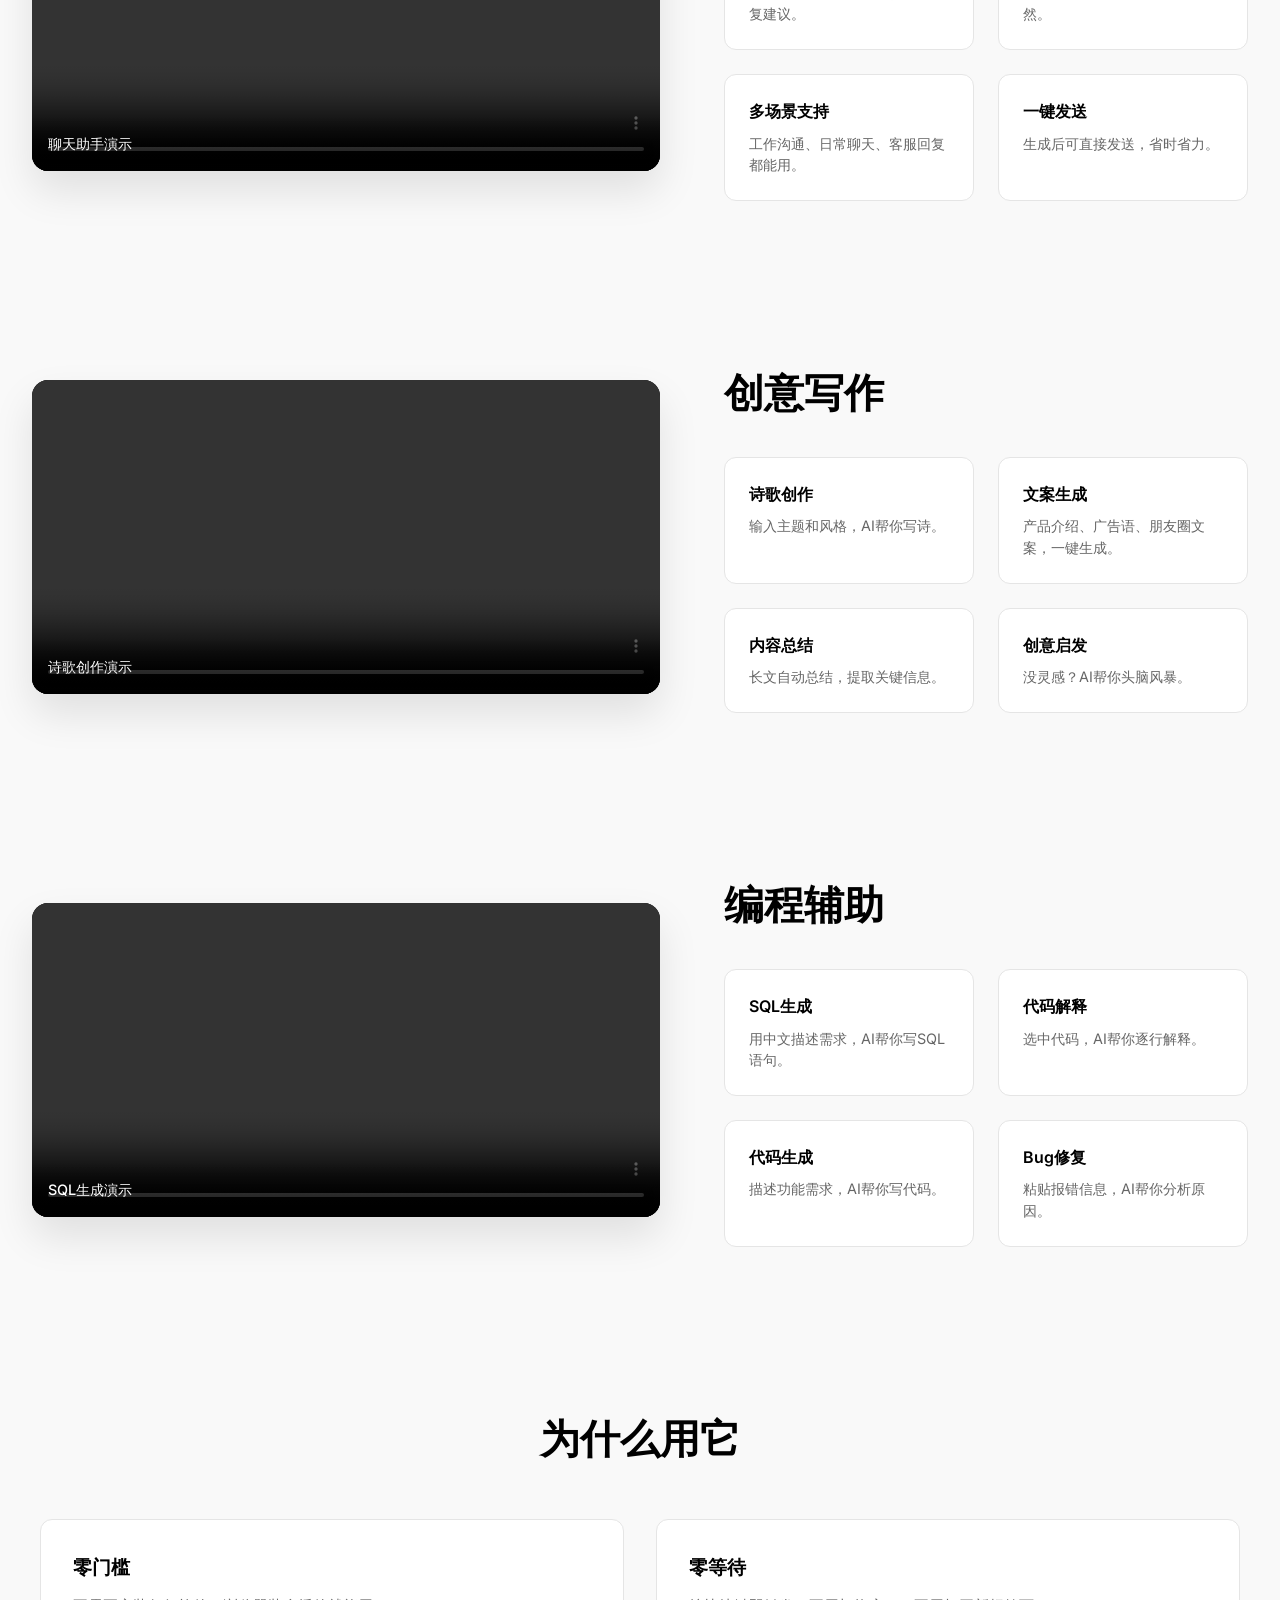
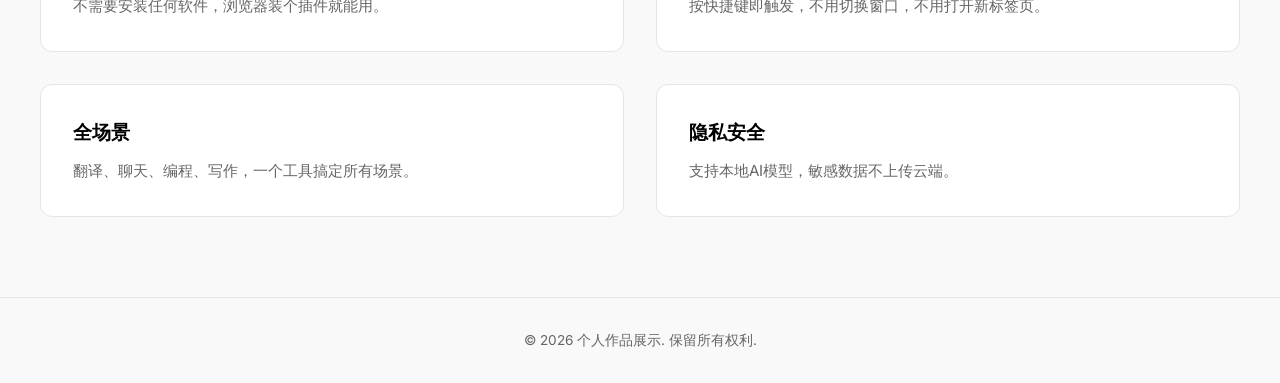
==== commit e0394aa9: "Switch video sources to jsDelivr CDN for faster loading in China" ====
--- a/kuaijie-ai.html
+++ b/kuaijie-ai.html
@@ -77,7 +77,7 @@
                 
                 <div class="feature-video">
                     <div class="video-showcase">
-                        <img src="快捷AI/提示词优化.png" alt="提示词优化功能" class="showcase-image">
+                        <img src="https://cdn.jsdelivr.net/gh/zsb1346/portfolio@master/快捷AI/提示词优化.png" alt="提示词优化功能" class="showcase-image">
                         <div class="video-caption">快捷键一按，AI自动工作</div>
                     </div>
                 </div>
@@ -88,7 +88,7 @@
             <div class="demo-container">
                 <div class="demo-video">
                     <div class="video-showcase">
-                        <img src="快捷AI/智能中英.png" alt="智能中英翻译" class="showcase-image">
+                        <img src="https://cdn.jsdelivr.net/gh/zsb1346/portfolio@master/快捷AI/智能中英.png" alt="智能中英翻译" class="showcase-image">
                         <div class="video-caption">智能翻译演示</div>
                     </div>
                 </div>
@@ -122,7 +122,7 @@
                 <div class="demo-video">
                     <div class="video-showcase">
                         <video class="showcase-video" controls>
-                            <source src="快捷AI/翻译效果.mp4" type="video/mp4">
+                            <source src="https://cdn.jsdelivr.net/gh/zsb1346/portfolio@master/快捷AI/翻译效果.mp4" type="video/mp4">
                             您的浏览器不支持视频播放
                         </video>
                         <div class="video-caption">翻译效果演示</div>
@@ -158,7 +158,7 @@
                 <div class="demo-video">
                     <div class="video-showcase">
                         <video class="showcase-video" controls>
-                            <source src="快捷AI/论文翻译.mp4" type="video/mp4">
+                            <source src="https://cdn.jsdelivr.net/gh/zsb1346/portfolio@master/快捷AI/论文翻译.mp4" type="video/mp4">
                             您的浏览器不支持视频播放
                         </video>
                         <div class="video-caption">论文翻译演示</div>
@@ -194,7 +194,7 @@
                 <div class="demo-video">
                     <div class="video-showcase">
                         <video class="showcase-video" controls>
-                            <source src="快捷AI/代替我聊天.mp4" type="video/mp4">
+                            <source src="https://cdn.jsdelivr.net/gh/zsb1346/portfolio@master/快捷AI/代替我聊天.mp4" type="video/mp4">
                             您的浏览器不支持视频播放
                         </video>
                         <div class="video-caption">聊天助手演示</div>
@@ -230,7 +230,7 @@
                 <div class="demo-video">
                     <div class="video-showcase">
                         <video class="showcase-video" controls>
-                            <source src="快捷AI/诗歌.mp4" type="video/mp4">
+                            <source src="https://cdn.jsdelivr.net/gh/zsb1346/portfolio@master/快捷AI/诗歌.mp4" type="video/mp4">
                             您的浏览器不支持视频播放
                         </video>
                         <div class="video-caption">诗歌创作演示</div>
@@ -266,7 +266,7 @@
                 <div class="demo-video">
                     <div class="video-showcase">
                         <video class="showcase-video" controls>
-                            <source src="快捷AI/MySQ.mp4" type="video/mp4">
+                            <source src="https://cdn.jsdelivr.net/gh/zsb1346/portfolio@master/快捷AI/MySQ.mp4" type="video/mp4">
                             您的浏览器不支持视频播放
                         </video>
                         <div class="video-caption">SQL生成演示</div>
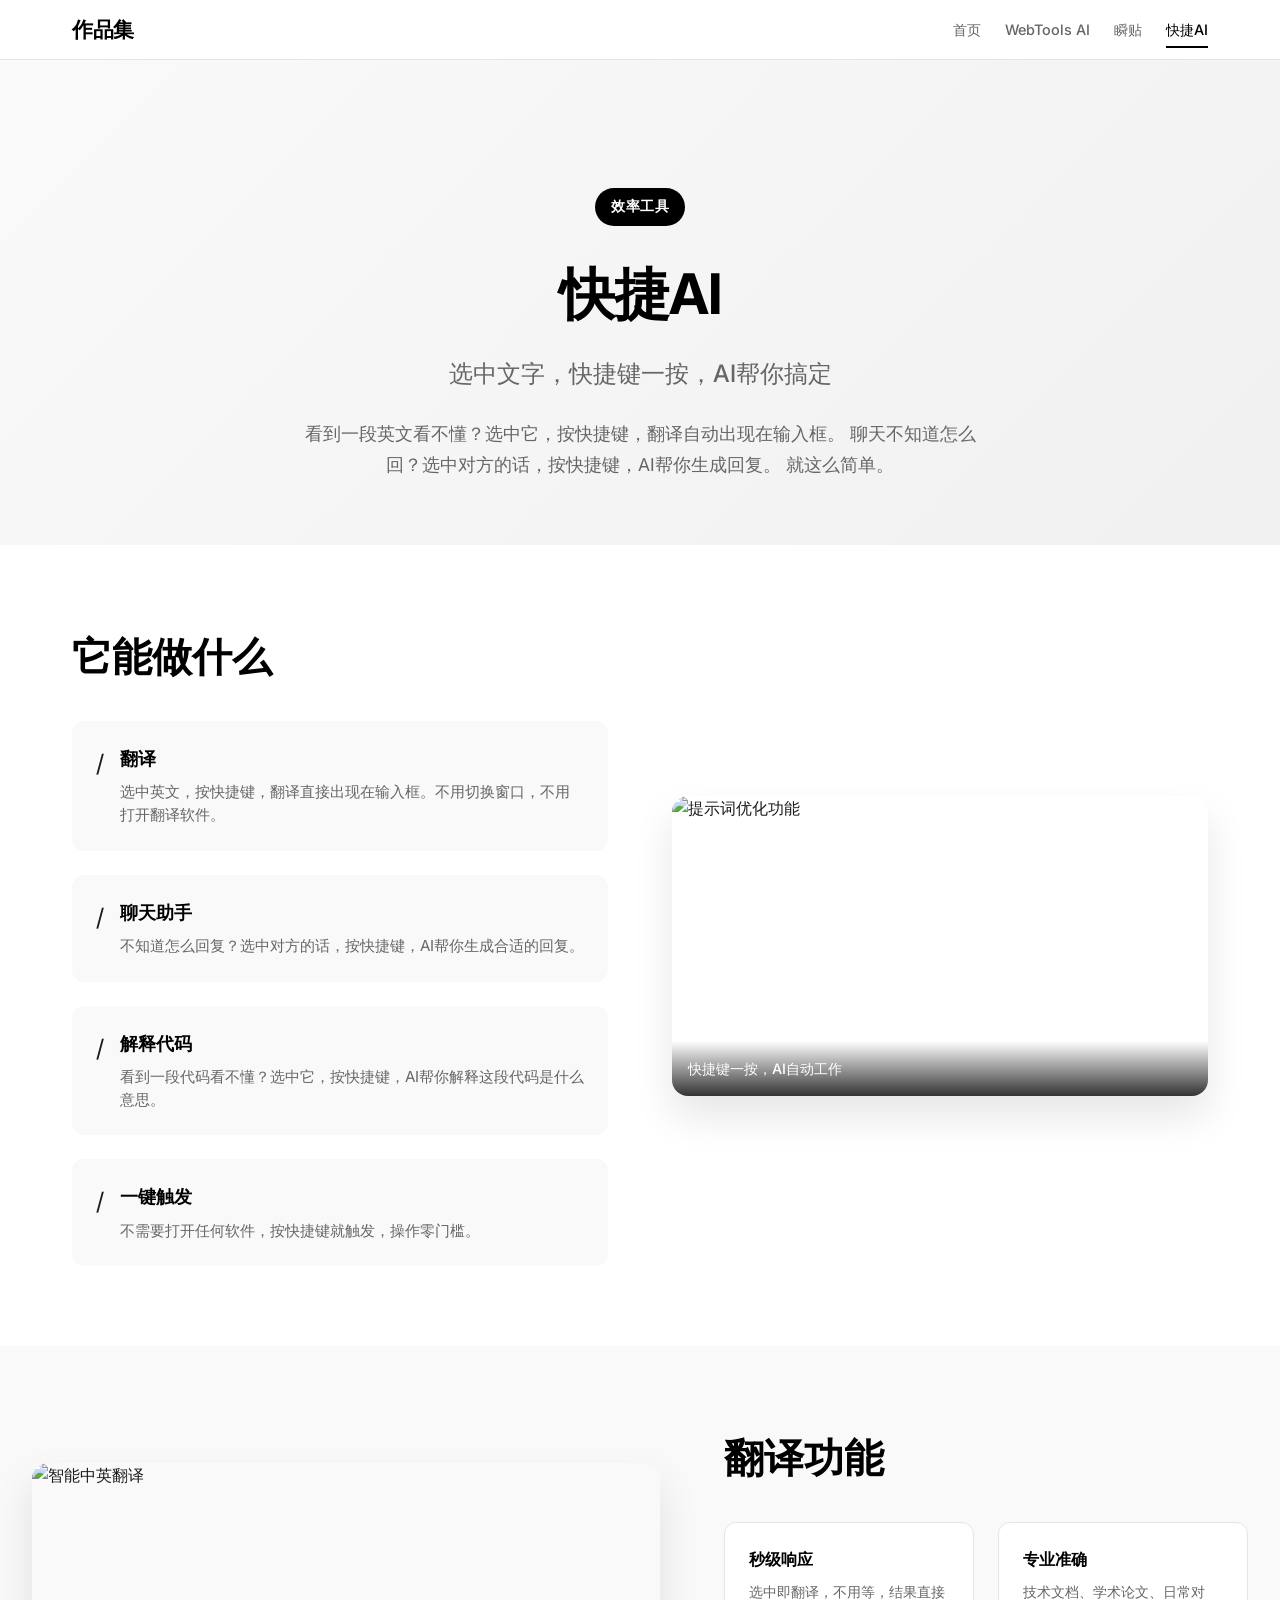
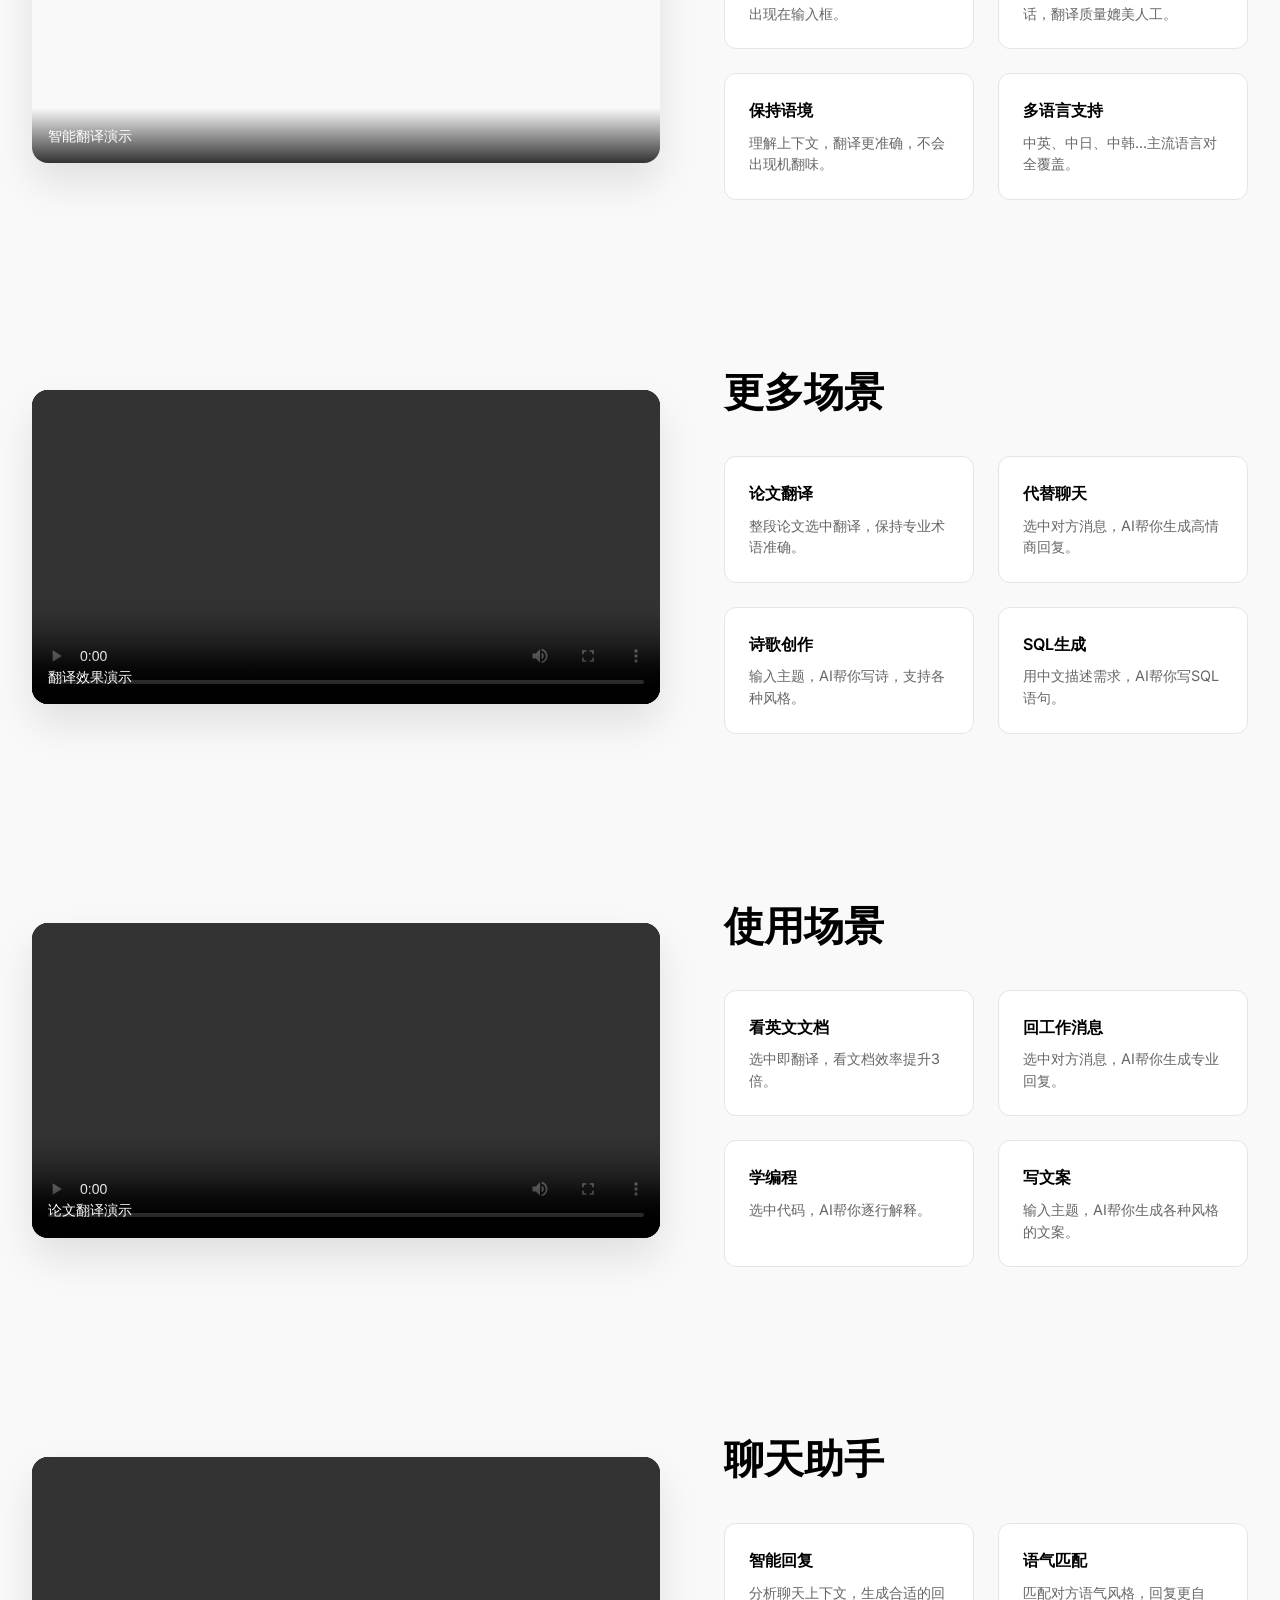
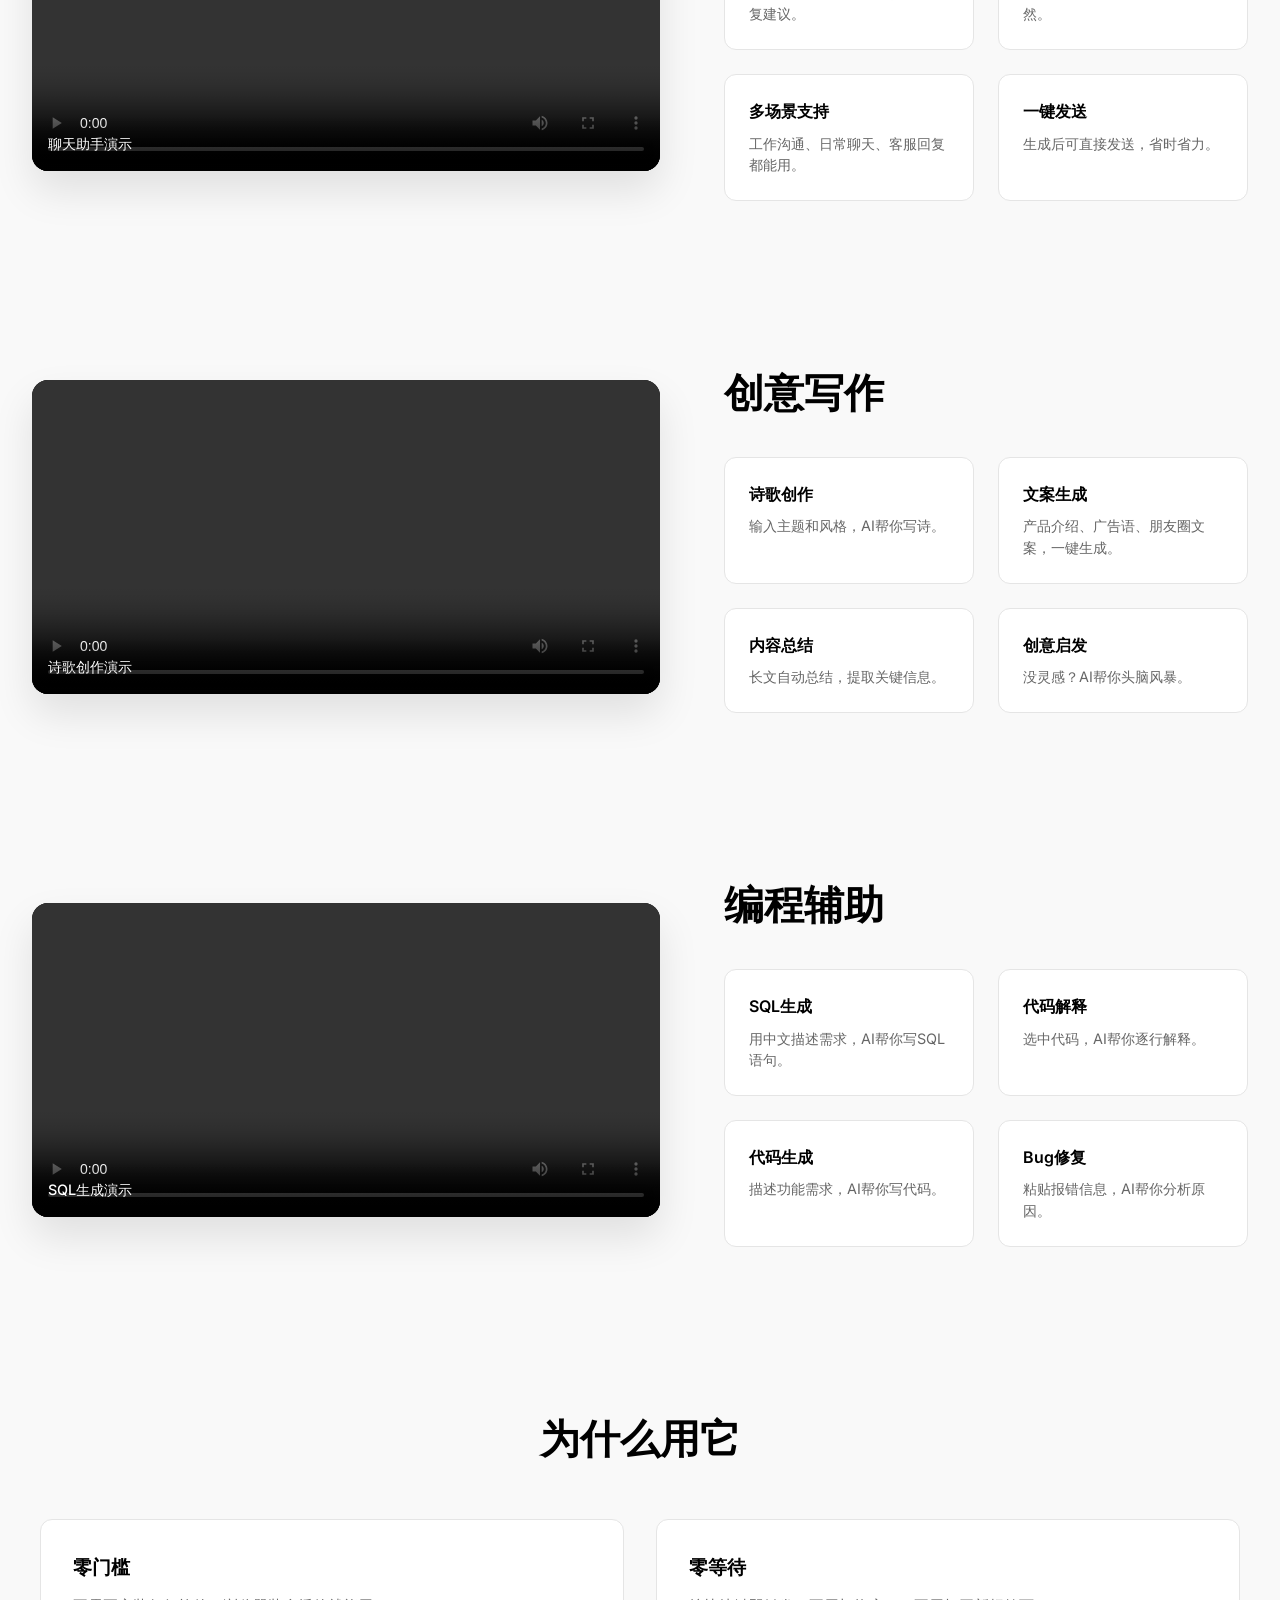
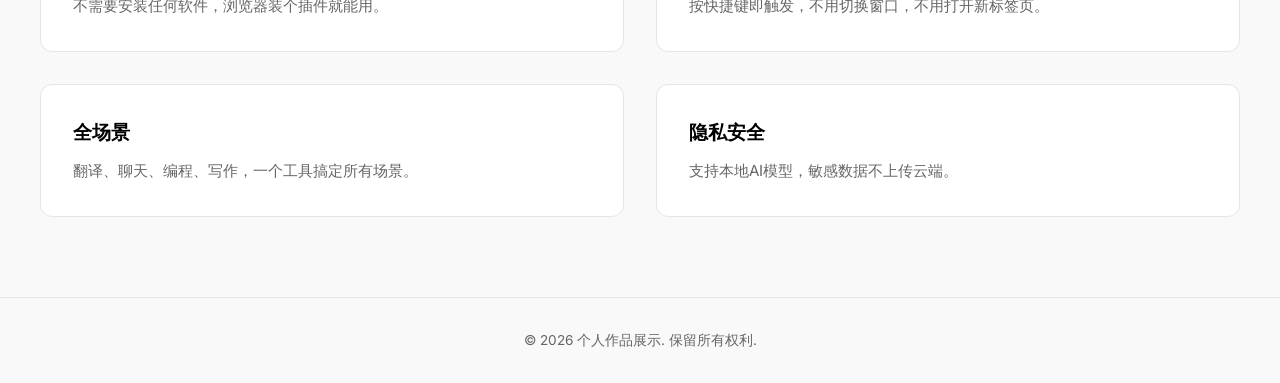
==== commit ee92bb08: "Switch jsDelivr CDN from cdn to gcore node for better China speed" ====
--- a/kuaijie-ai.html
+++ b/kuaijie-ai.html
@@ -77,7 +77,7 @@
                 
                 <div class="feature-video">
                     <div class="video-showcase">
-                        <img src="https://cdn.jsdelivr.net/gh/zsb1346/portfolio@master/快捷AI/提示词优化.png" alt="提示词优化功能" class="showcase-image">
+                        <img src="https://gcore.jsdelivr.net/gh/zsb1346/portfolio@master/快捷AI/提示词优化.png" alt="提示词优化功能" class="showcase-image">
                         <div class="video-caption">快捷键一按，AI自动工作</div>
                     </div>
                 </div>
@@ -88,7 +88,7 @@
             <div class="demo-container">
                 <div class="demo-video">
                     <div class="video-showcase">
-                        <img src="https://cdn.jsdelivr.net/gh/zsb1346/portfolio@master/快捷AI/智能中英.png" alt="智能中英翻译" class="showcase-image">
+                        <img src="https://gcore.jsdelivr.net/gh/zsb1346/portfolio@master/快捷AI/智能中英.png" alt="智能中英翻译" class="showcase-image">
                         <div class="video-caption">智能翻译演示</div>
                     </div>
                 </div>
@@ -122,7 +122,7 @@
                 <div class="demo-video">
                     <div class="video-showcase">
                         <video class="showcase-video" controls>
-                            <source src="https://cdn.jsdelivr.net/gh/zsb1346/portfolio@master/快捷AI/翻译效果.mp4" type="video/mp4">
+                            <source src="https://gcore.jsdelivr.net/gh/zsb1346/portfolio@master/快捷AI/翻译效果.mp4" type="video/mp4">
                             您的浏览器不支持视频播放
                         </video>
                         <div class="video-caption">翻译效果演示</div>
@@ -158,7 +158,7 @@
                 <div class="demo-video">
                     <div class="video-showcase">
                         <video class="showcase-video" controls>
-                            <source src="https://cdn.jsdelivr.net/gh/zsb1346/portfolio@master/快捷AI/论文翻译.mp4" type="video/mp4">
+                            <source src="https://gcore.jsdelivr.net/gh/zsb1346/portfolio@master/快捷AI/论文翻译.mp4" type="video/mp4">
                             您的浏览器不支持视频播放
                         </video>
                         <div class="video-caption">论文翻译演示</div>
@@ -194,7 +194,7 @@
                 <div class="demo-video">
                     <div class="video-showcase">
                         <video class="showcase-video" controls>
-                            <source src="https://cdn.jsdelivr.net/gh/zsb1346/portfolio@master/快捷AI/代替我聊天.mp4" type="video/mp4">
+                            <source src="https://gcore.jsdelivr.net/gh/zsb1346/portfolio@master/快捷AI/代替我聊天.mp4" type="video/mp4">
                             您的浏览器不支持视频播放
                         </video>
                         <div class="video-caption">聊天助手演示</div>
@@ -230,7 +230,7 @@
                 <div class="demo-video">
                     <div class="video-showcase">
                         <video class="showcase-video" controls>
-                            <source src="https://cdn.jsdelivr.net/gh/zsb1346/portfolio@master/快捷AI/诗歌.mp4" type="video/mp4">
+                            <source src="https://gcore.jsdelivr.net/gh/zsb1346/portfolio@master/快捷AI/诗歌.mp4" type="video/mp4">
                             您的浏览器不支持视频播放
                         </video>
                         <div class="video-caption">诗歌创作演示</div>
@@ -266,7 +266,7 @@
                 <div class="demo-video">
                     <div class="video-showcase">
                         <video class="showcase-video" controls>
-                            <source src="https://cdn.jsdelivr.net/gh/zsb1346/portfolio@master/快捷AI/MySQ.mp4" type="video/mp4">
+                            <source src="https://gcore.jsdelivr.net/gh/zsb1346/portfolio@master/快捷AI/MySQ.mp4" type="video/mp4">
                             您的浏览器不支持视频播放
                         </video>
                         <div class="video-caption">SQL生成演示</div>
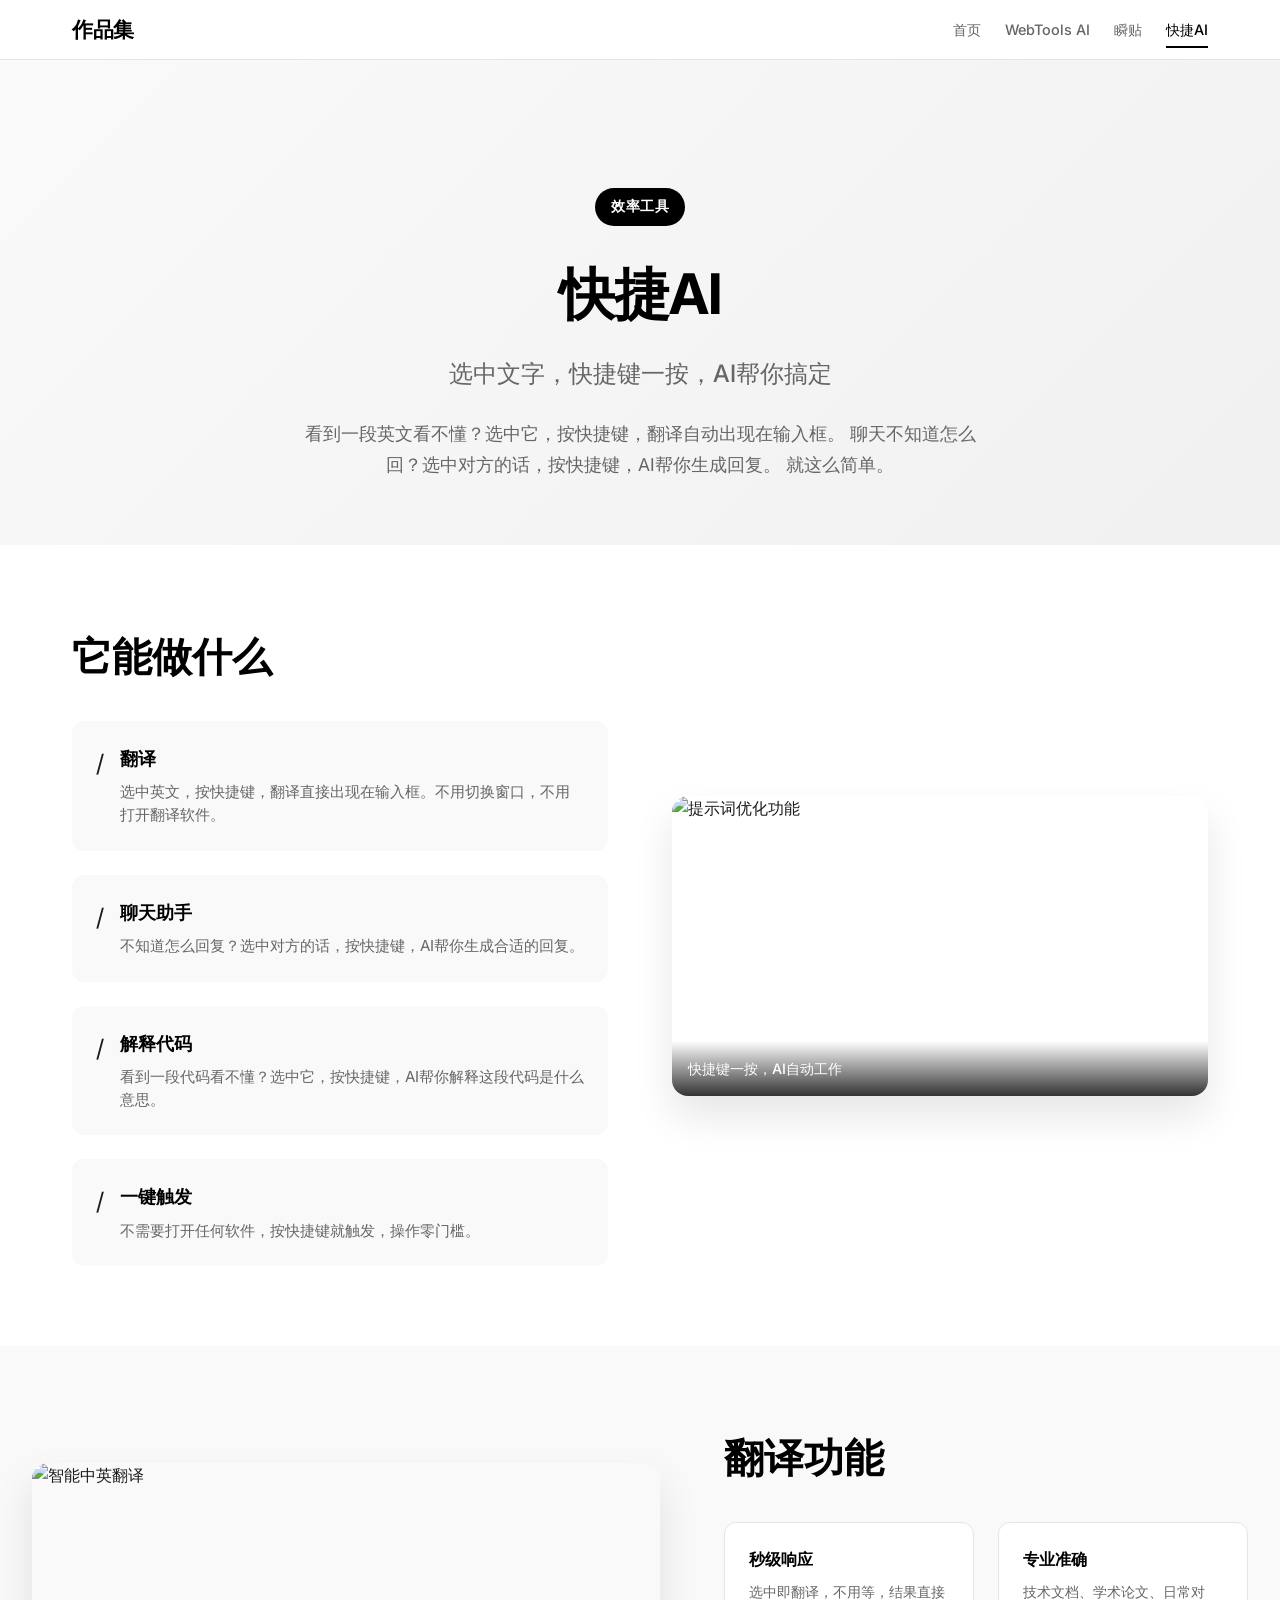
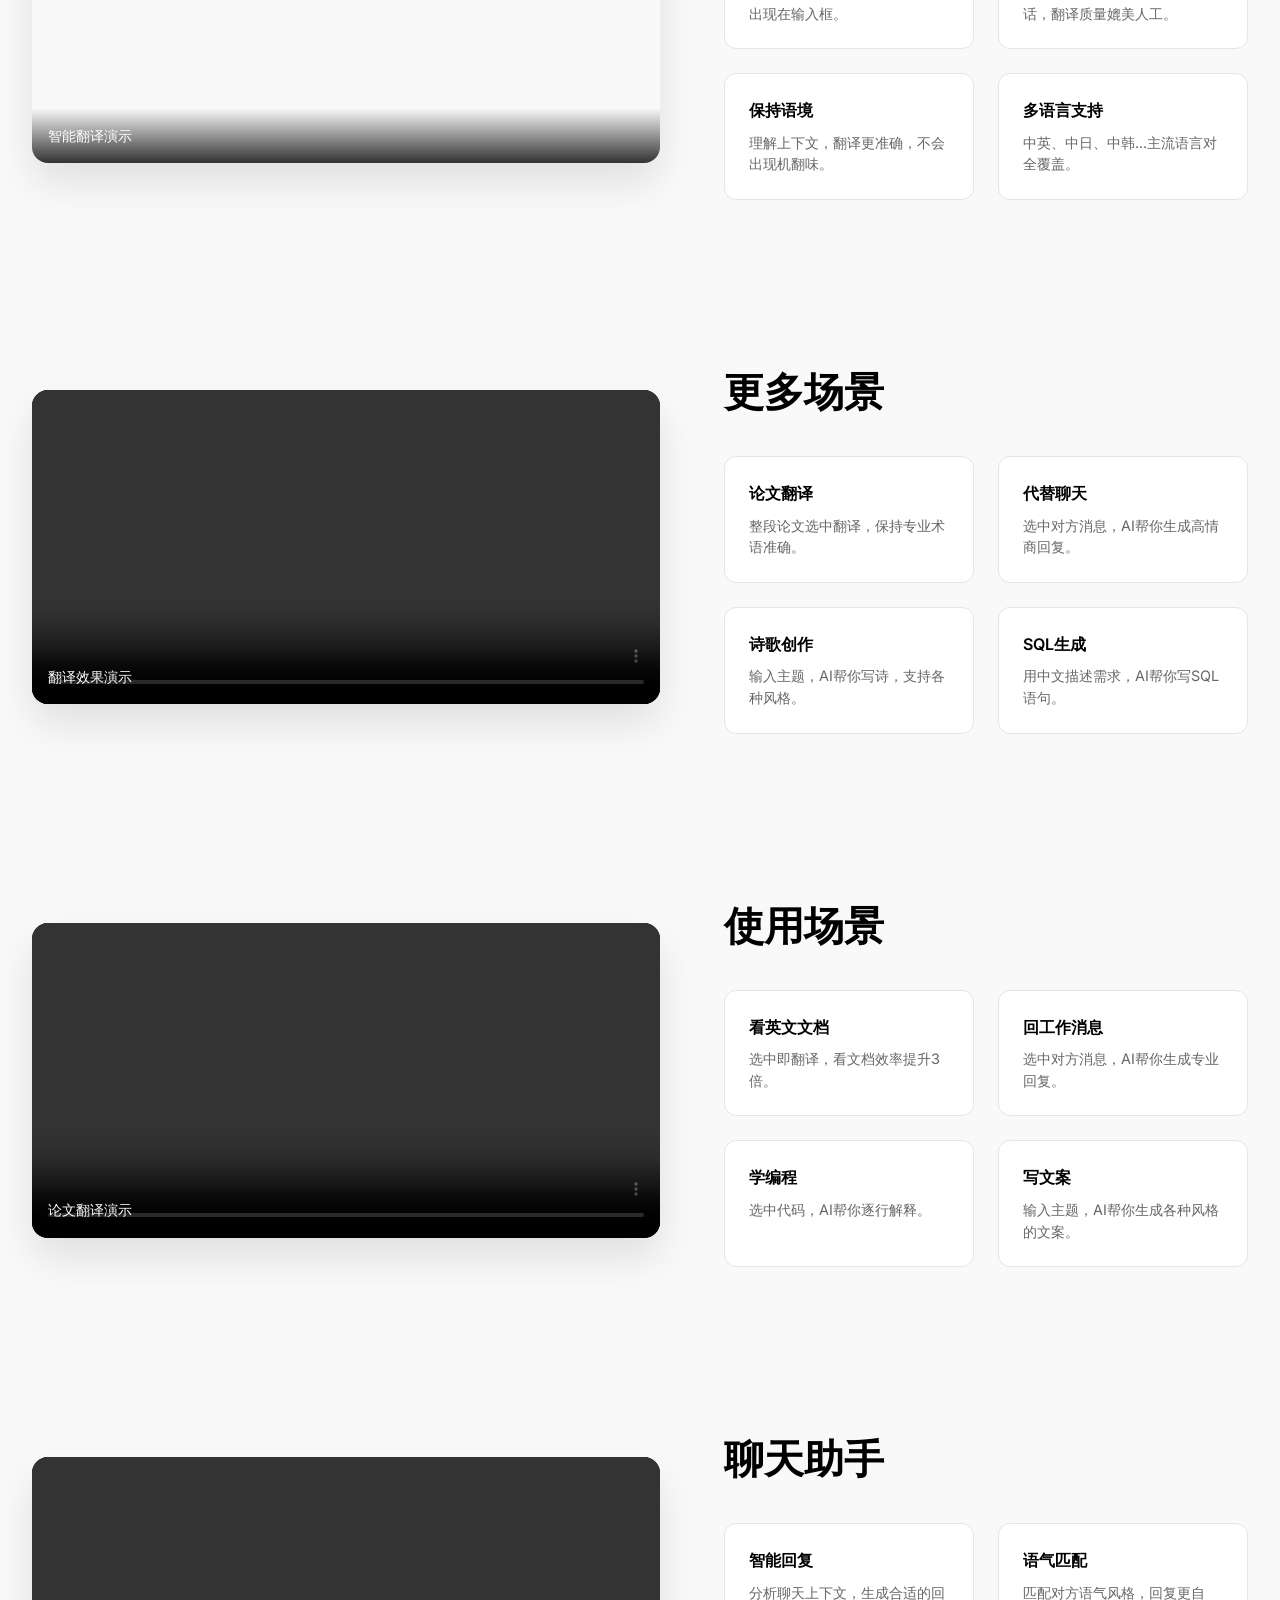
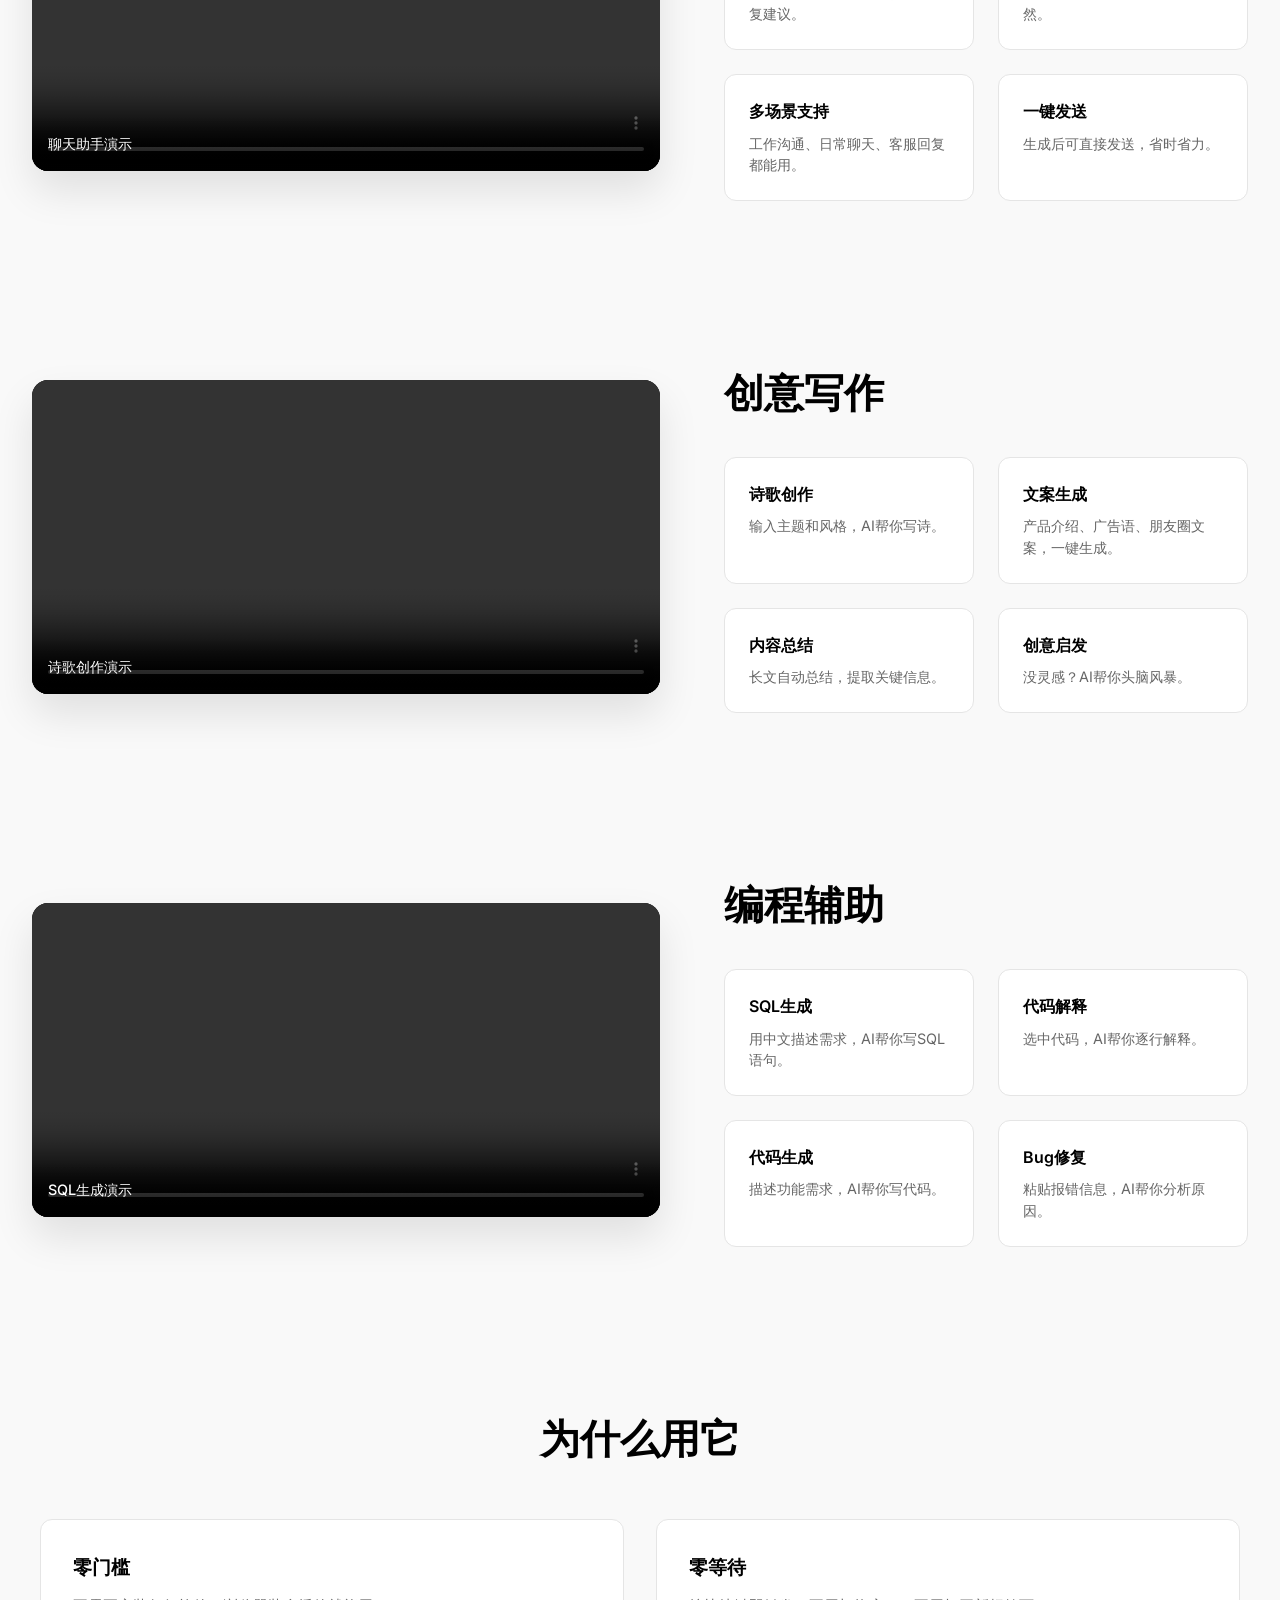
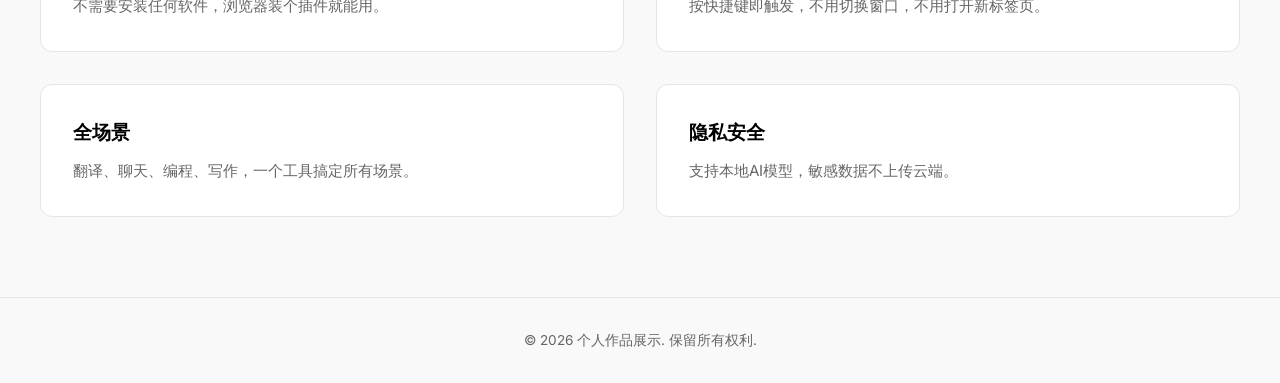
==== commit 59c65201: "Switch video sources from jsDelivr CDN to Tencent Cloud COS for faster China access" ====
--- a/kuaijie-ai.html
+++ b/kuaijie-ai.html
@@ -77,7 +77,7 @@
                 
                 <div class="feature-video">
                     <div class="video-showcase">
-                        <img src="https://gcore.jsdelivr.net/gh/zsb1346/portfolio@master/快捷AI/提示词优化.png" alt="提示词优化功能" class="showcase-image">
+                        <img src="https://portfolio-1460494365.cos.ap-guangzhou.myqcloud.com/快捷AI/提示词优化.png" alt="提示词优化功能" class="showcase-image">
                         <div class="video-caption">快捷键一按，AI自动工作</div>
                     </div>
                 </div>
@@ -88,7 +88,7 @@
             <div class="demo-container">
                 <div class="demo-video">
                     <div class="video-showcase">
-                        <img src="https://gcore.jsdelivr.net/gh/zsb1346/portfolio@master/快捷AI/智能中英.png" alt="智能中英翻译" class="showcase-image">
+                        <img src="https://portfolio-1460494365.cos.ap-guangzhou.myqcloud.com/快捷AI/智能中英.png" alt="智能中英翻译" class="showcase-image">
                         <div class="video-caption">智能翻译演示</div>
                     </div>
                 </div>
@@ -122,7 +122,7 @@
                 <div class="demo-video">
                     <div class="video-showcase">
                         <video class="showcase-video" controls>
-                            <source src="https://gcore.jsdelivr.net/gh/zsb1346/portfolio@master/快捷AI/翻译效果.mp4" type="video/mp4">
+                            <source src="https://portfolio-1460494365.cos.ap-guangzhou.myqcloud.com/快捷AI/翻译效果.mp4" type="video/mp4">
                             您的浏览器不支持视频播放
                         </video>
                         <div class="video-caption">翻译效果演示</div>
@@ -158,7 +158,7 @@
                 <div class="demo-video">
                     <div class="video-showcase">
                         <video class="showcase-video" controls>
-                            <source src="https://gcore.jsdelivr.net/gh/zsb1346/portfolio@master/快捷AI/论文翻译.mp4" type="video/mp4">
+                            <source src="https://portfolio-1460494365.cos.ap-guangzhou.myqcloud.com/快捷AI/论文翻译.mp4" type="video/mp4">
                             您的浏览器不支持视频播放
                         </video>
                         <div class="video-caption">论文翻译演示</div>
@@ -194,7 +194,7 @@
                 <div class="demo-video">
                     <div class="video-showcase">
                         <video class="showcase-video" controls>
-                            <source src="https://gcore.jsdelivr.net/gh/zsb1346/portfolio@master/快捷AI/代替我聊天.mp4" type="video/mp4">
+                            <source src="https://portfolio-1460494365.cos.ap-guangzhou.myqcloud.com/快捷AI/代替我聊天.mp4" type="video/mp4">
                             您的浏览器不支持视频播放
                         </video>
                         <div class="video-caption">聊天助手演示</div>
@@ -230,7 +230,7 @@
                 <div class="demo-video">
                     <div class="video-showcase">
                         <video class="showcase-video" controls>
-                            <source src="https://gcore.jsdelivr.net/gh/zsb1346/portfolio@master/快捷AI/诗歌.mp4" type="video/mp4">
+                            <source src="https://portfolio-1460494365.cos.ap-guangzhou.myqcloud.com/快捷AI/诗歌.mp4" type="video/mp4">
                             您的浏览器不支持视频播放
                         </video>
                         <div class="video-caption">诗歌创作演示</div>
@@ -266,7 +266,7 @@
                 <div class="demo-video">
                     <div class="video-showcase">
                         <video class="showcase-video" controls>
-                            <source src="https://gcore.jsdelivr.net/gh/zsb1346/portfolio@master/快捷AI/MySQ.mp4" type="video/mp4">
+                            <source src="https://portfolio-1460494365.cos.ap-guangzhou.myqcloud.com/快捷AI/MySQ.mp4" type="video/mp4">
                             您的浏览器不支持视频播放
                         </video>
                         <div class="video-caption">SQL生成演示</div>
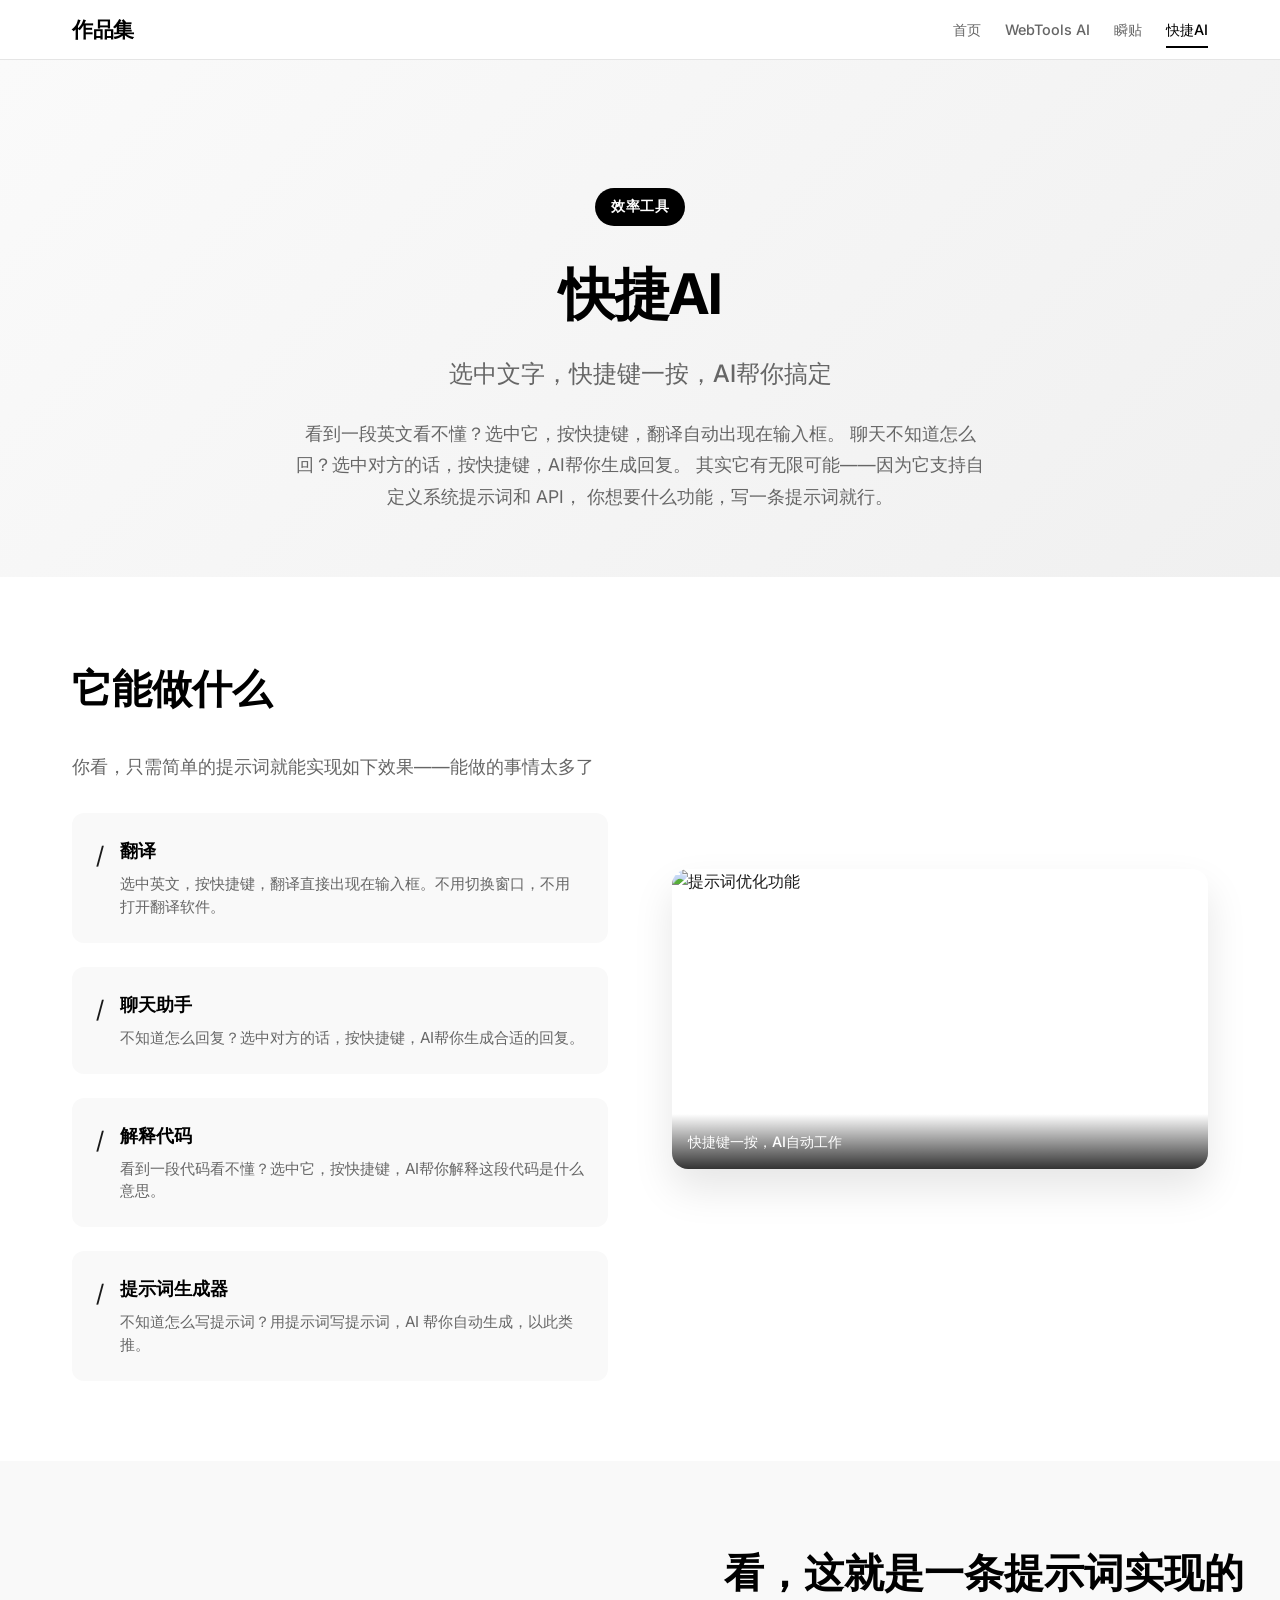
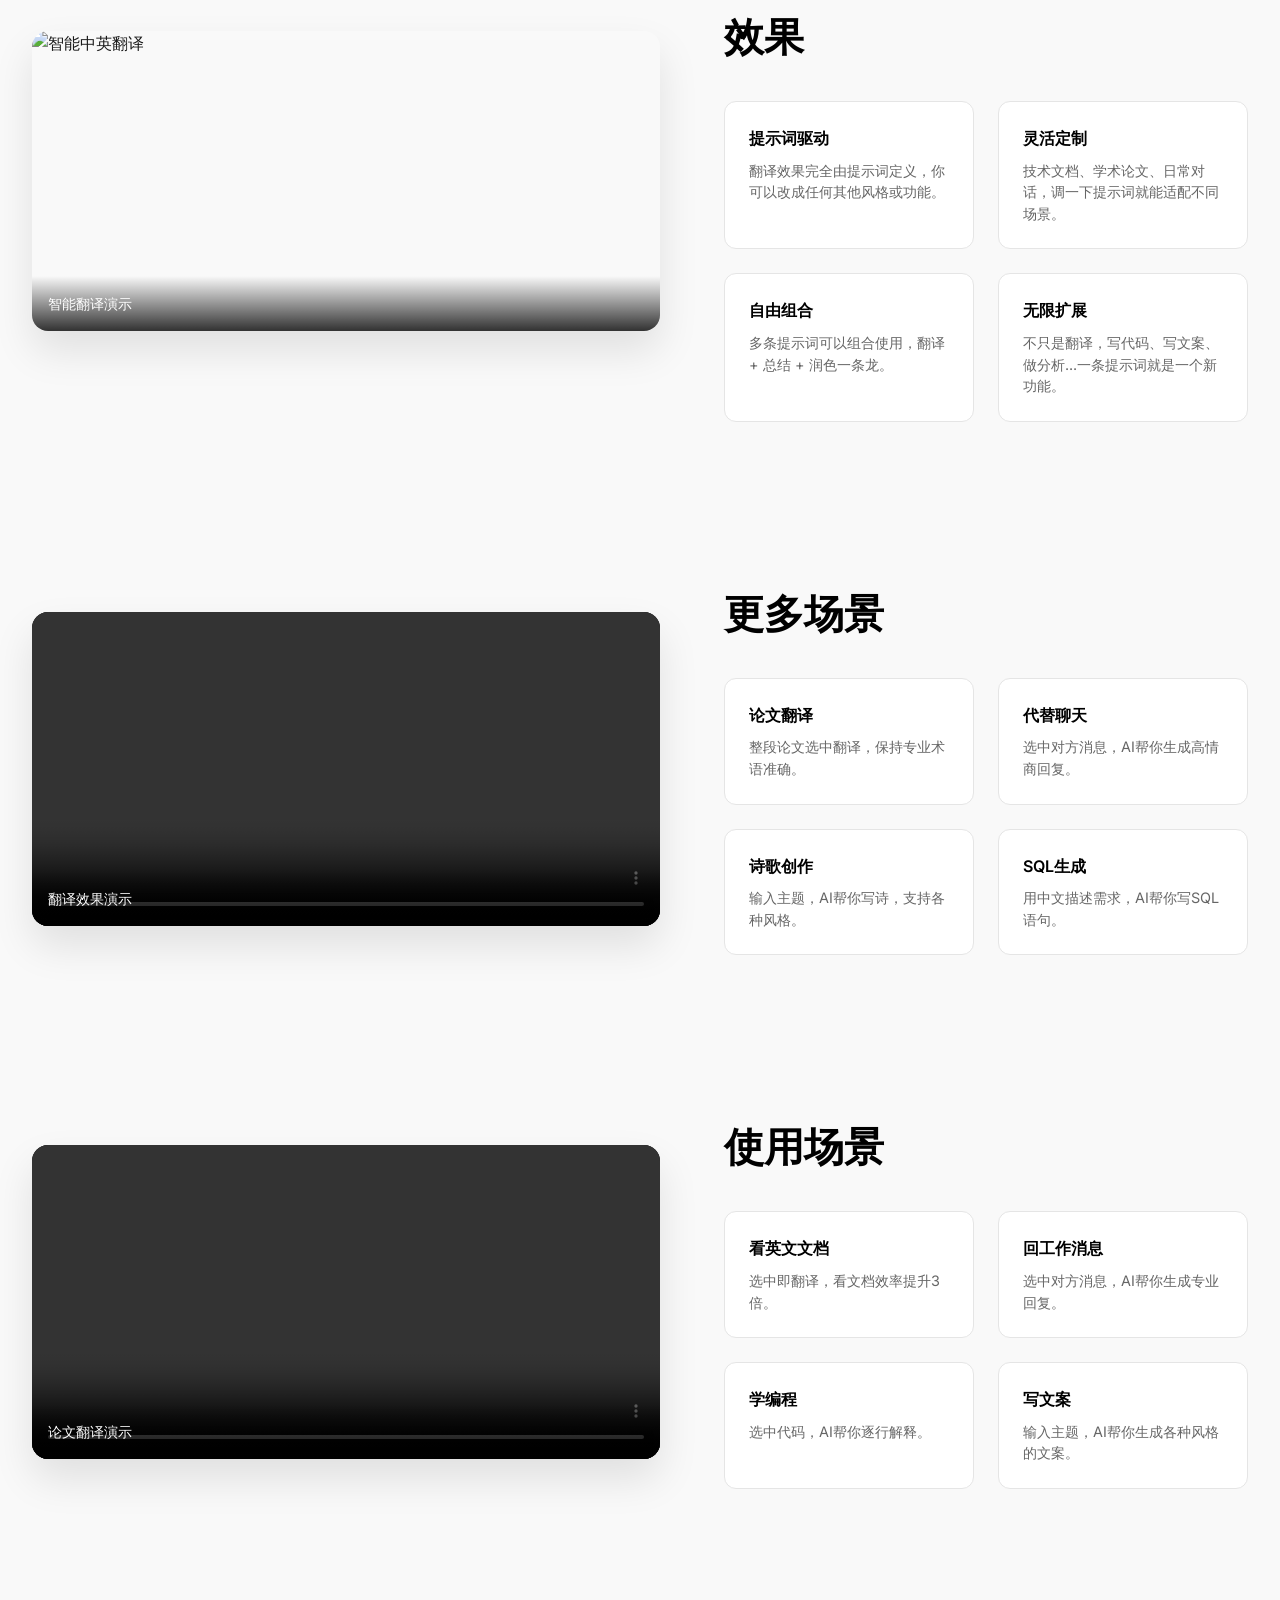
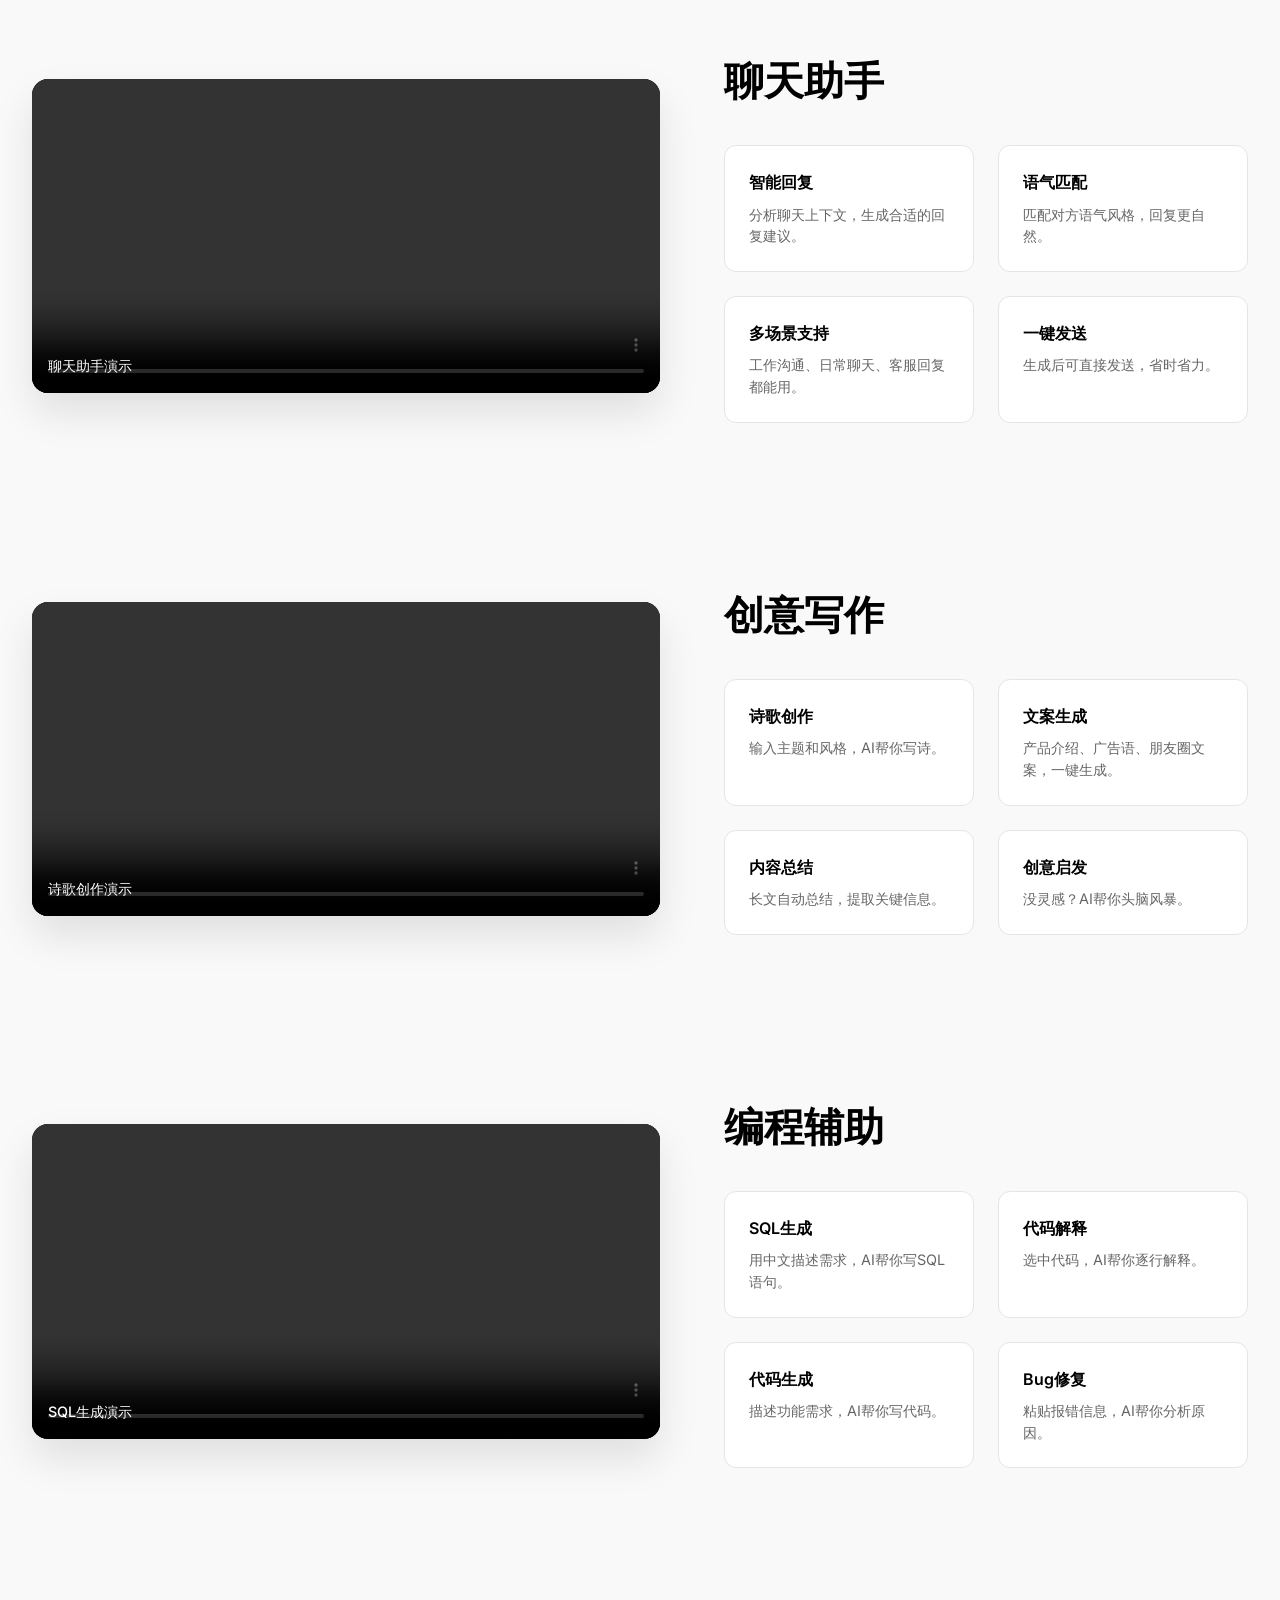
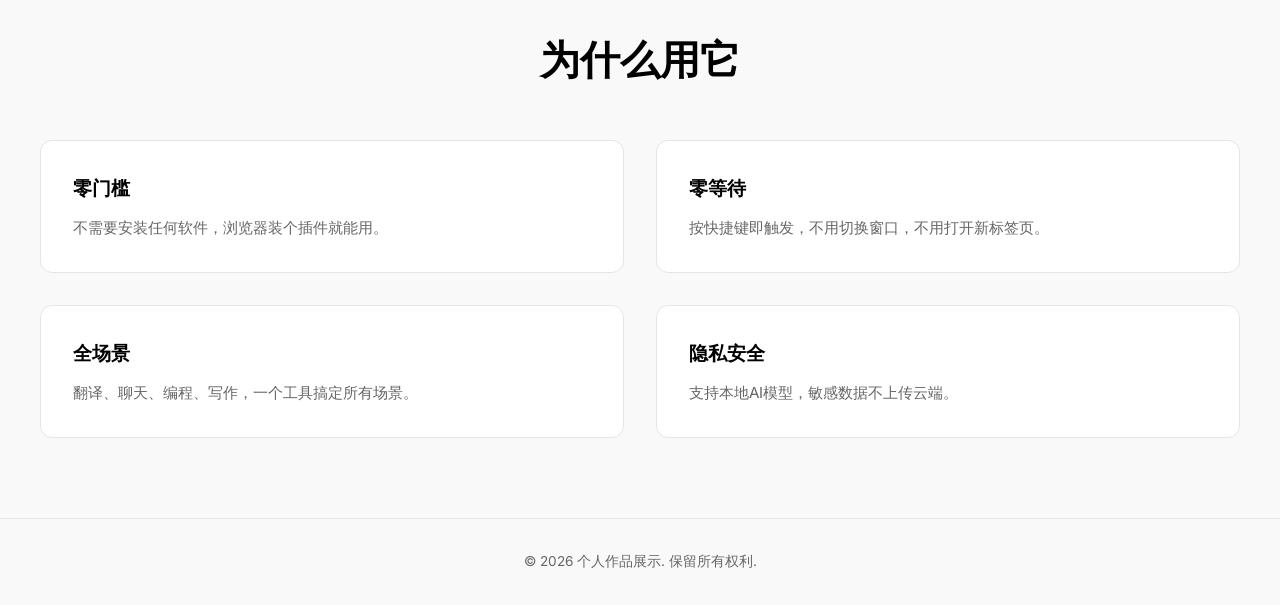
==== commit c0e10527: "Reframe Quick AI page as prompt platform - infinite possibilities through system prompts and API" ====
--- a/kuaijie-ai.html
+++ b/kuaijie-ai.html
@@ -34,7 +34,8 @@
                 <p class="project-description">
                     看到一段英文看不懂？选中它，按快捷键，翻译自动出现在输入框。
                     聊天不知道怎么回？选中对方的话，按快捷键，AI帮你生成回复。
-                    就这么简单。
+                    其实它有无限可能——因为它支持自定义系统提示词和 API，
+                    你想要什么功能，写一条提示词就行。
                 </p>
             </div>
         </section>
@@ -43,6 +44,7 @@
             <div class="features-container">
                 <div class="feature-content">
                     <h2>它能做什么</h2>
+                    <p class="feature-intro">你看，只需简单的提示词就能实现如下效果——能做的事情太多了</p>
                     <div class="feature-list">
                         <div class="feature-item">
                             <div class="feature-icon">/</div>
@@ -68,8 +70,8 @@
                         <div class="feature-item">
                             <div class="feature-icon">/</div>
                             <div class="feature-text">
-                                <h3>一键触发</h3>
-                                <p>不需要打开任何软件，按快捷键就触发，操作零门槛。</p>
+                                <h3>提示词生成器</h3>
+                                <p>不知道怎么写提示词？用提示词写提示词，AI 帮你自动生成，以此类推。</p>
                             </div>
                         </div>
                     </div>
@@ -94,23 +96,23 @@
                 </div>
                 
                 <div class="demo-content">
-                    <h2>翻译功能</h2>
-                    <div class="use-cases">
-                        <div class="use-case">
-                            <h4>秒级响应</h4>
-                            <p>选中即翻译，不用等，结果直接出现在输入框。</p>
-                        </div>
-                        <div class="use-case">
-                            <h4>专业准确</h4>
-                            <p>技术文档、学术论文、日常对话，翻译质量媲美人工。</p>
-                        </div>
-                        <div class="use-case">
-                            <h4>保持语境</h4>
-                            <p>理解上下文，翻译更准确，不会出现机翻味。</p>
-                        </div>
-                        <div class="use-case">
-                            <h4>多语言支持</h4>
-                            <p>中英、中日、中韩...主流语言对全覆盖。</p>
+                    <h2>看，这就是一条提示词实现的效果</h2>
+                    <div class="use-cases">
+                        <div class="use-case">
+                            <h4>提示词驱动</h4>
+                            <p>翻译效果完全由提示词定义，你可以改成任何其他风格或功能。</p>
+                        </div>
+                        <div class="use-case">
+                            <h4>灵活定制</h4>
+                            <p>技术文档、学术论文、日常对话，调一下提示词就能适配不同场景。</p>
+                        </div>
+                        <div class="use-case">
+                            <h4>自由组合</h4>
+                            <p>多条提示词可以组合使用，翻译 + 总结 + 润色一条龙。</p>
+                        </div>
+                        <div class="use-case">
+                            <h4>无限扩展</h4>
+                            <p>不只是翻译，写代码、写文案、做分析...一条提示词就是一个新功能。</p>
                         </div>
                     </div>
                 </div>
--- a/styles.css
+++ b/styles.css
@@ -741,6 +741,14 @@
     color: var(--primary-color);
 }
 
+.feature-intro {
+    color: var(--text-secondary);
+    font-size: 1.1rem;
+    line-height: 1.6;
+    margin-bottom: 2rem;
+    font-weight: 400;
+}
+
 .feature-list {
     display: flex;
     flex-direction: column;
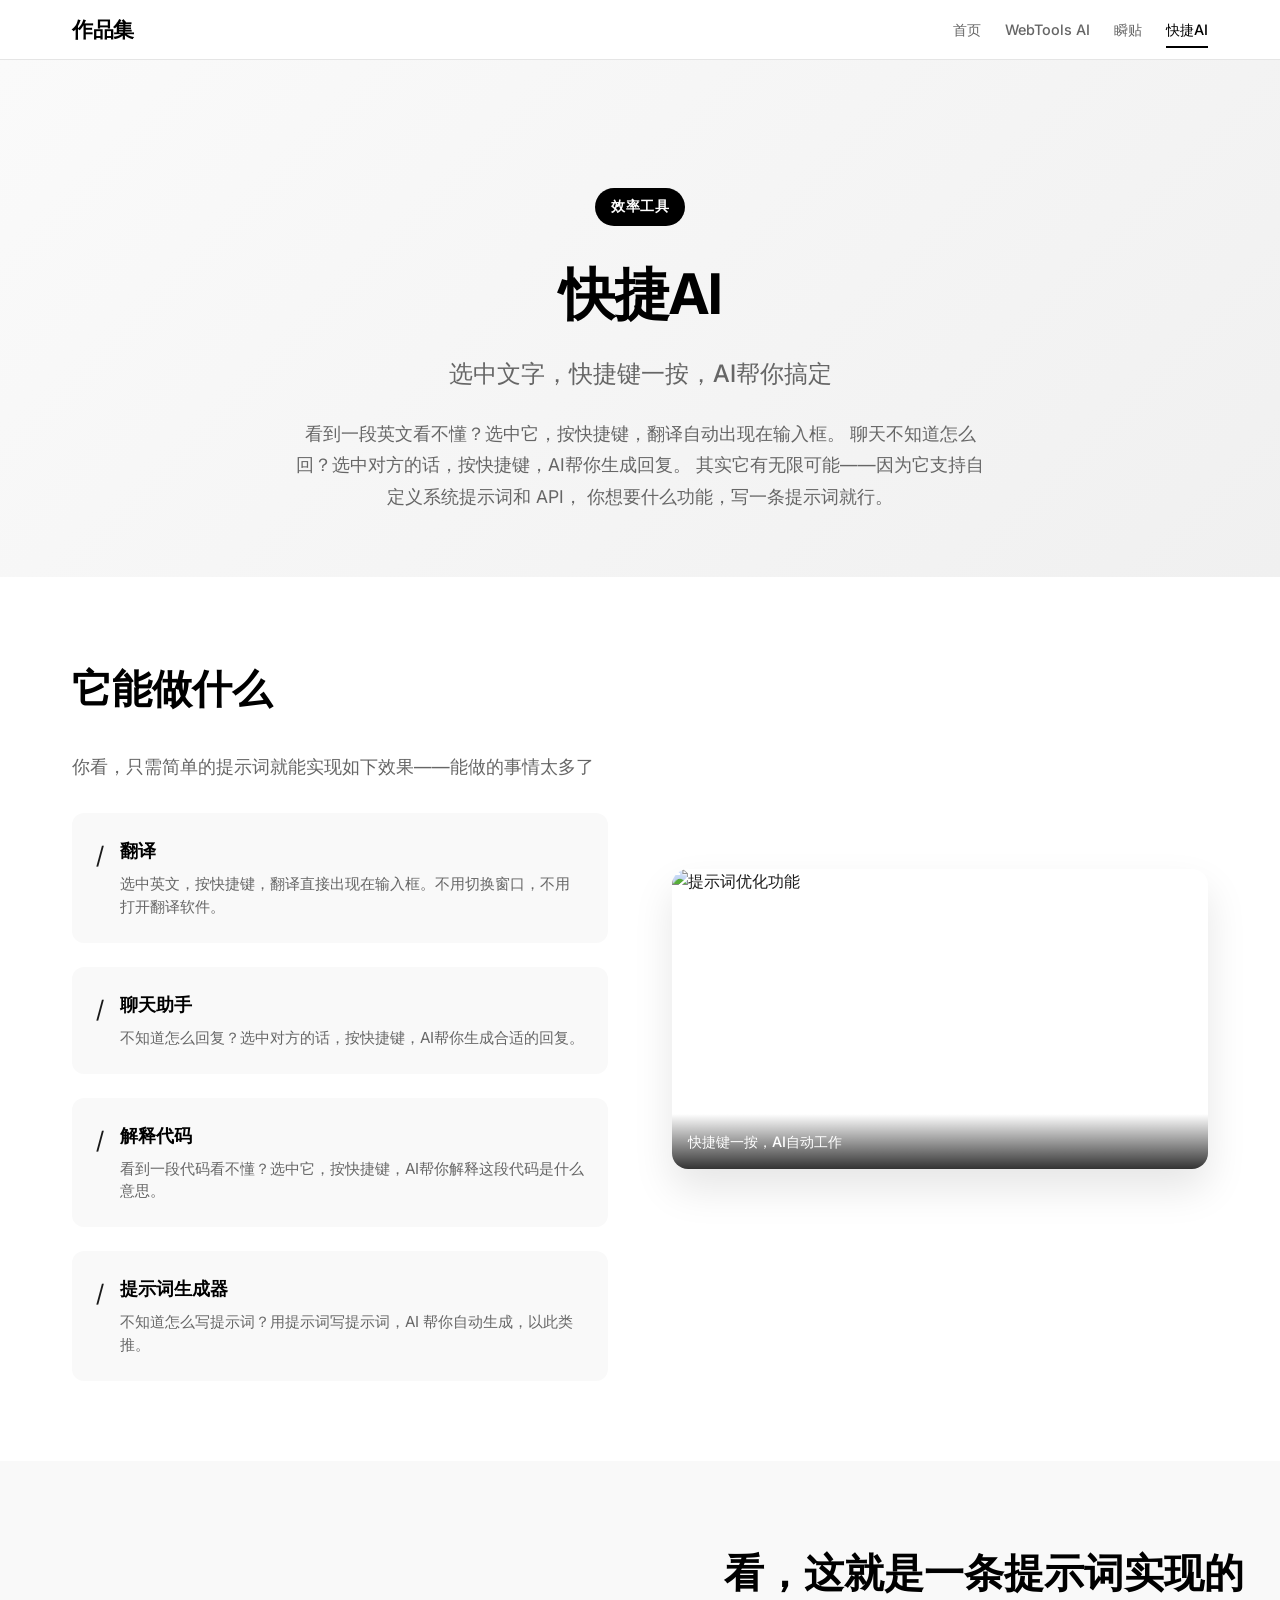
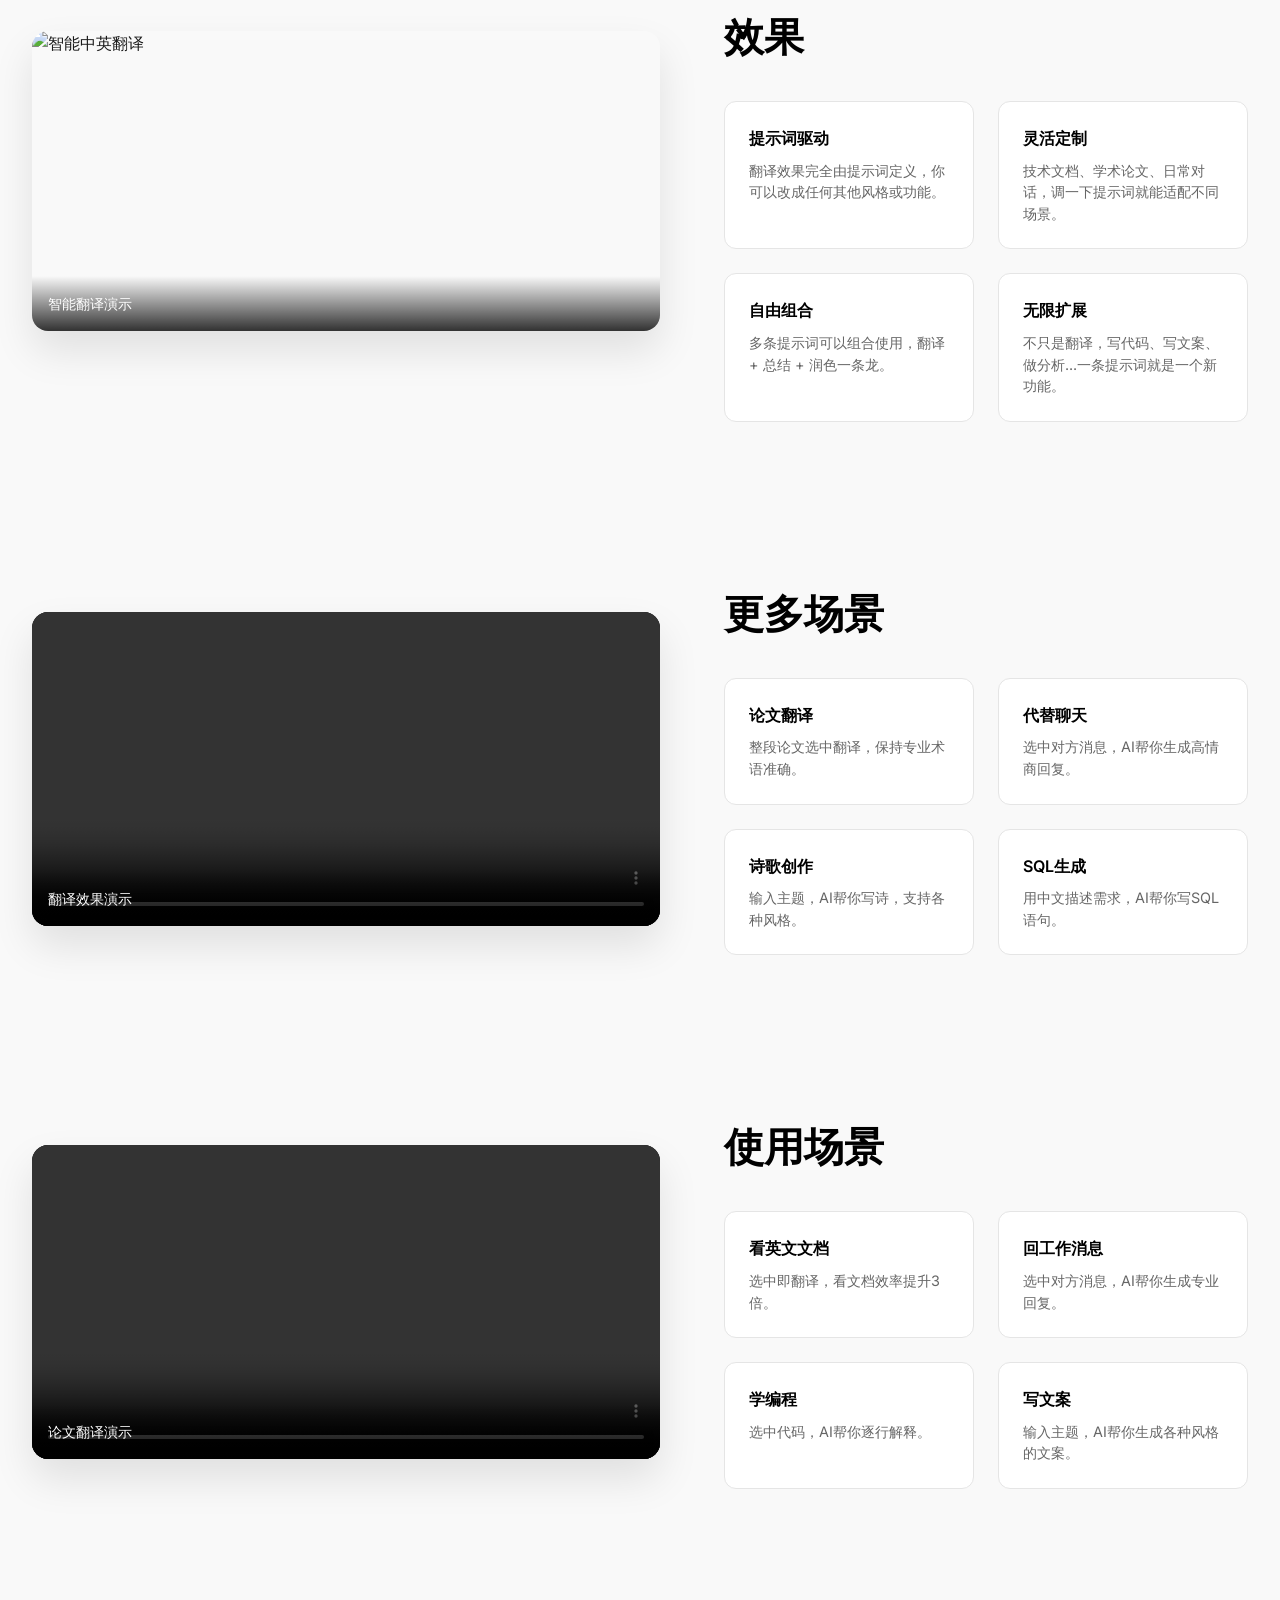
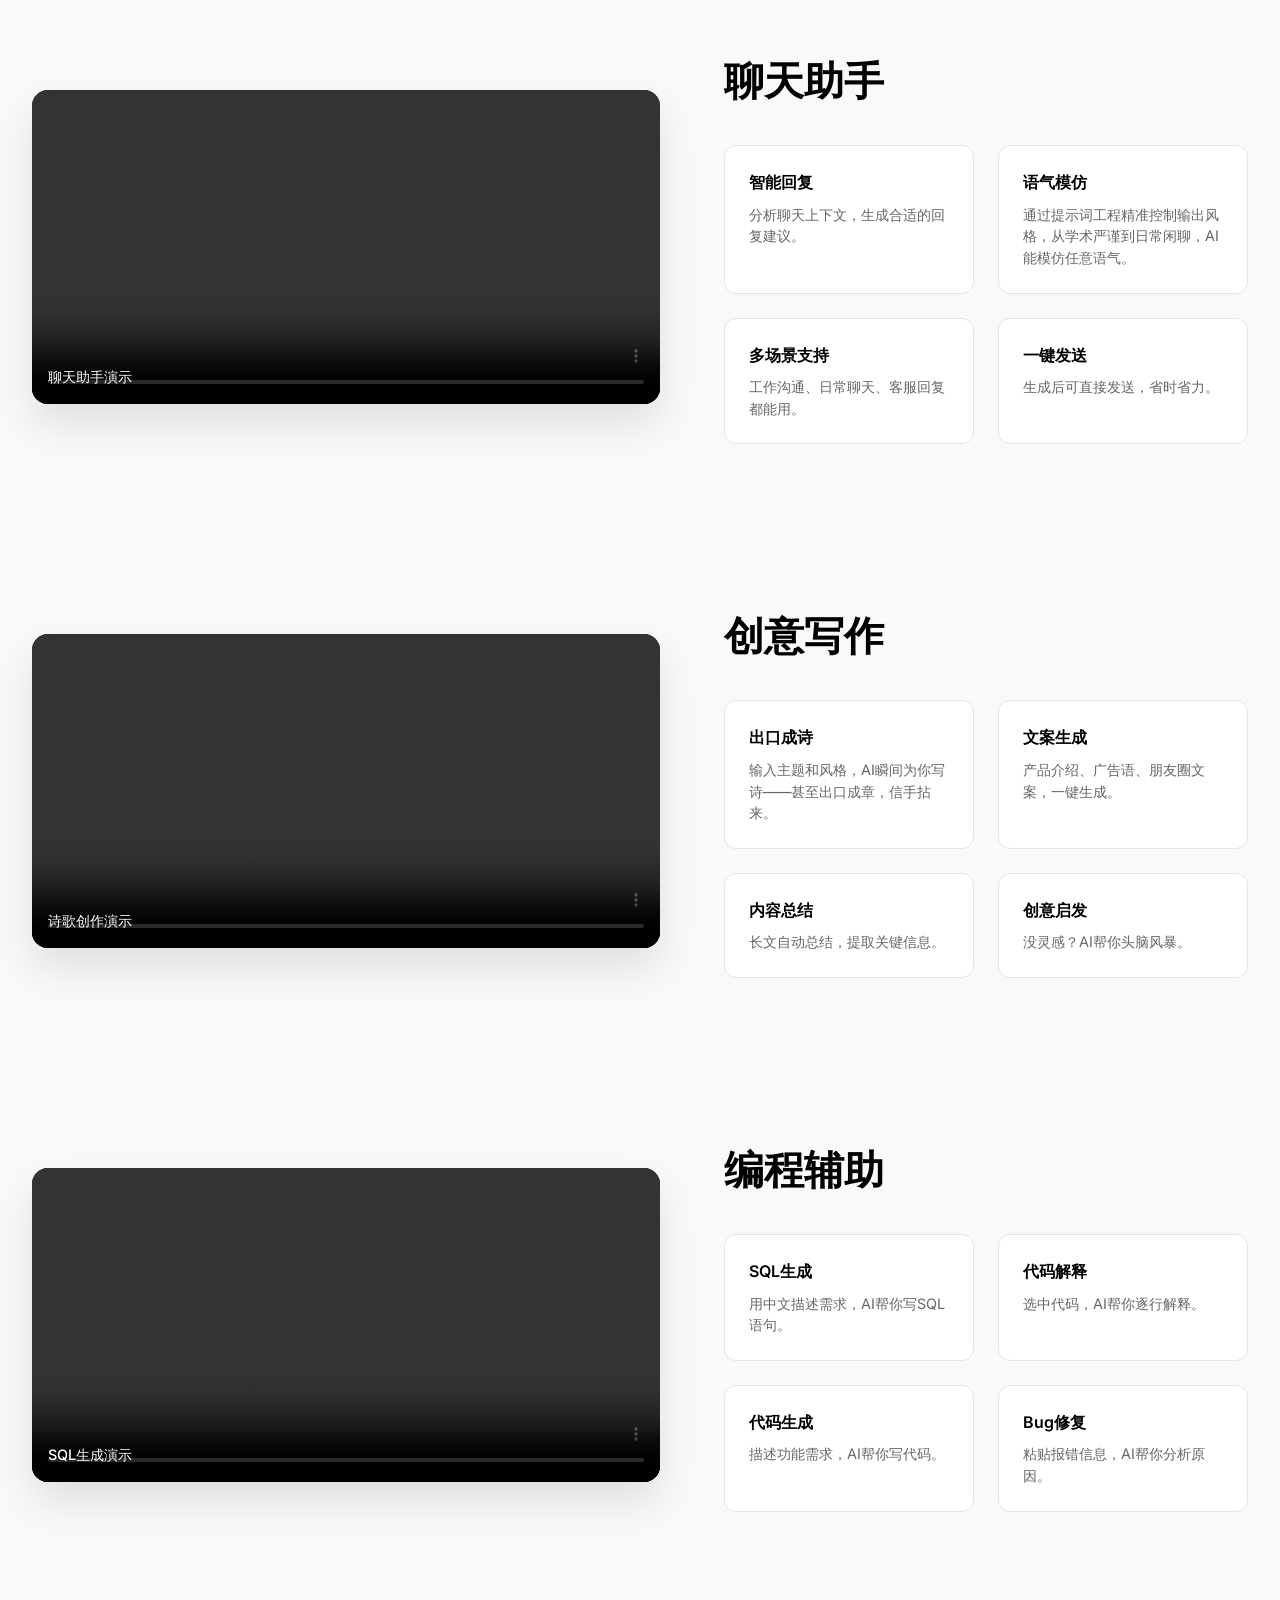
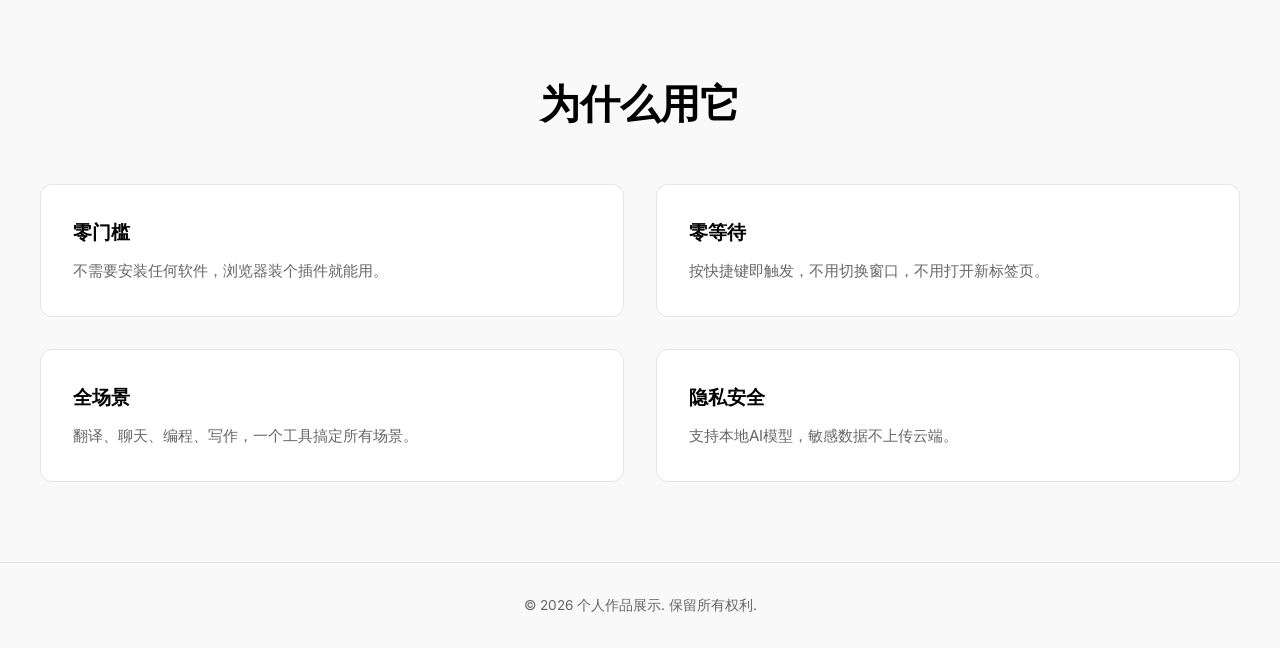
==== commit 20d741a7: "Copy: 快捷AI语气模仿/出口成诗 + 瞬贴万物标题" ====
--- a/kuaijie-ai.html
+++ b/kuaijie-ai.html
@@ -211,8 +211,8 @@
                             <p>分析聊天上下文，生成合适的回复建议。</p>
                         </div>
                         <div class="use-case">
-                            <h4>语气匹配</h4>
-                            <p>匹配对方语气风格，回复更自然。</p>
+                            <h4>语气模仿</h4>
+                            <p>通过提示词工程精准控制输出风格，从学术严谨到日常闲聊，AI能模仿任意语气。</p>
                         </div>
                         <div class="use-case">
                             <h4>多场景支持</h4>
@@ -243,8 +243,8 @@
                     <h2>创意写作</h2>
                     <div class="use-cases">
                         <div class="use-case">
-                            <h4>诗歌创作</h4>
-                            <p>输入主题和风格，AI帮你写诗。</p>
+                            <h4>出口成诗</h4>
+                            <p>输入主题和风格，AI瞬间为你写诗——甚至出口成章，信手拈来。</p>
                         </div>
                         <div class="use-case">
                             <h4>文案生成</h4>
